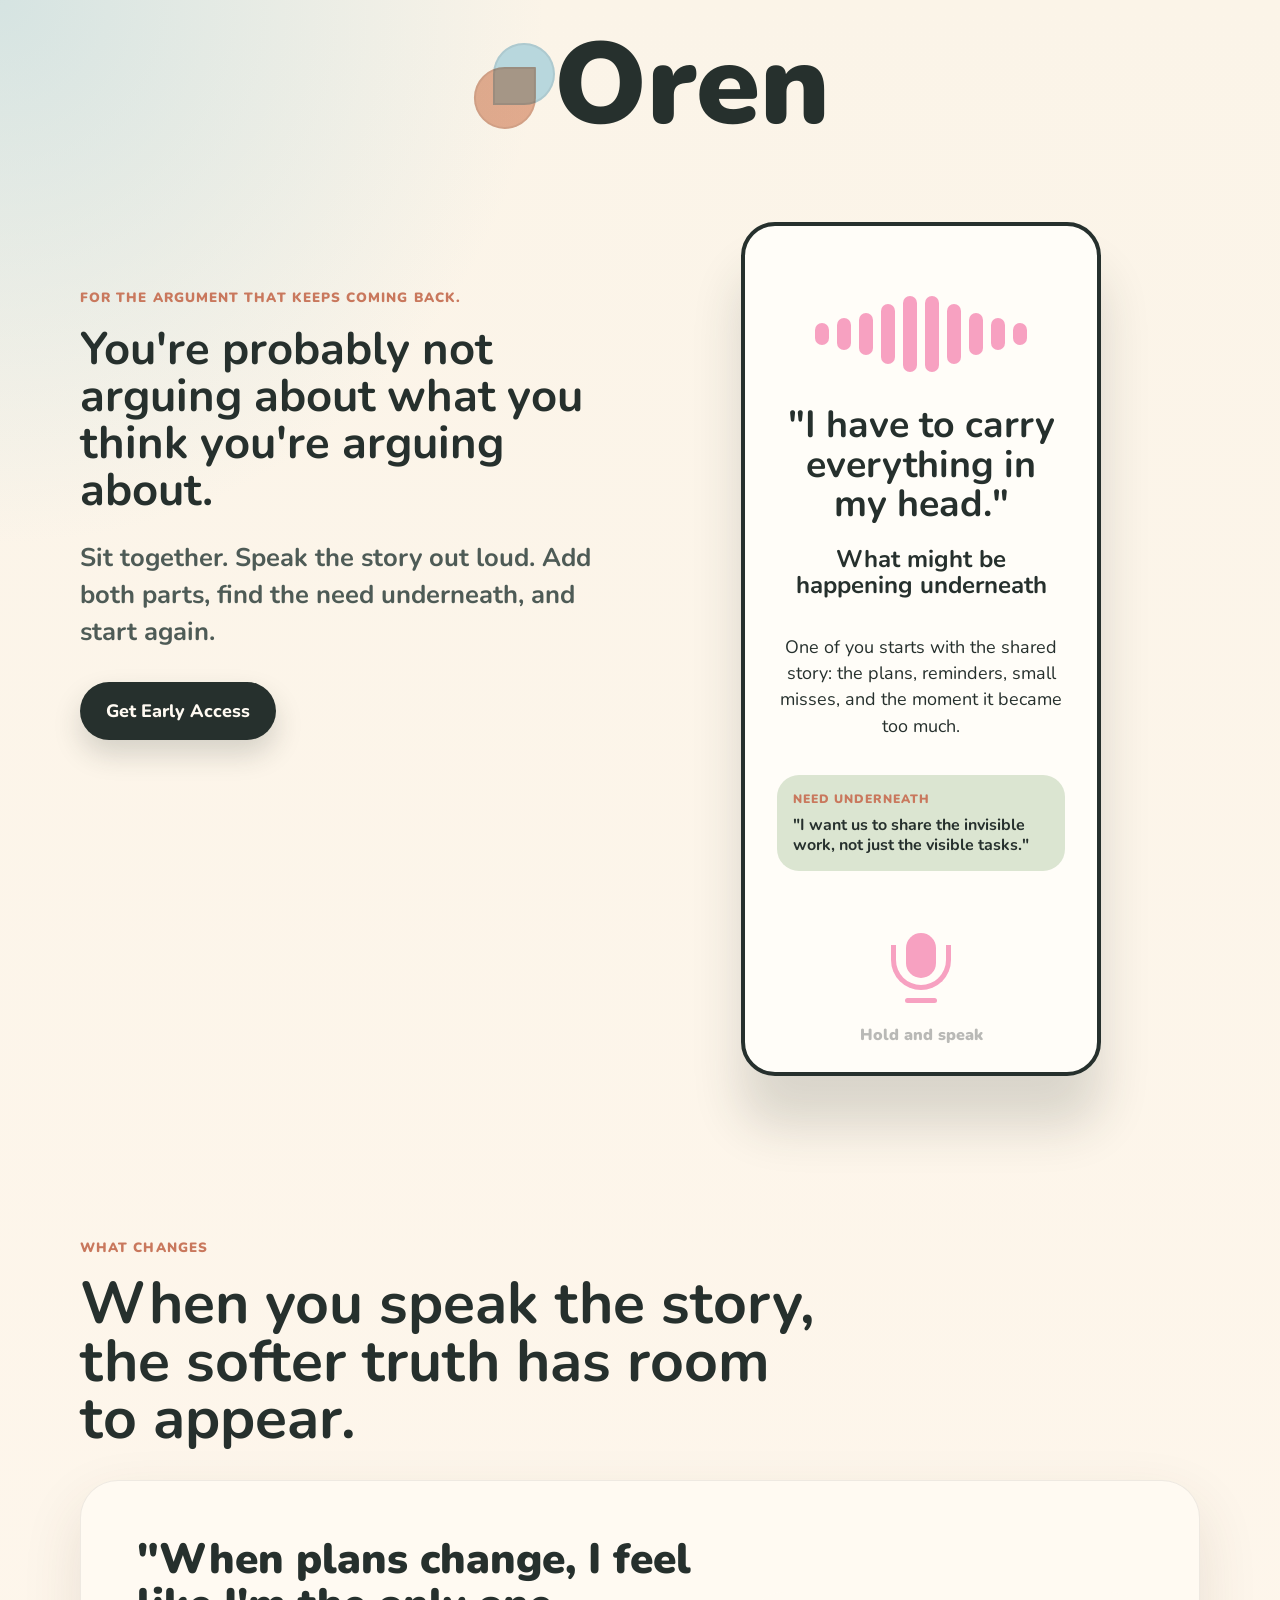
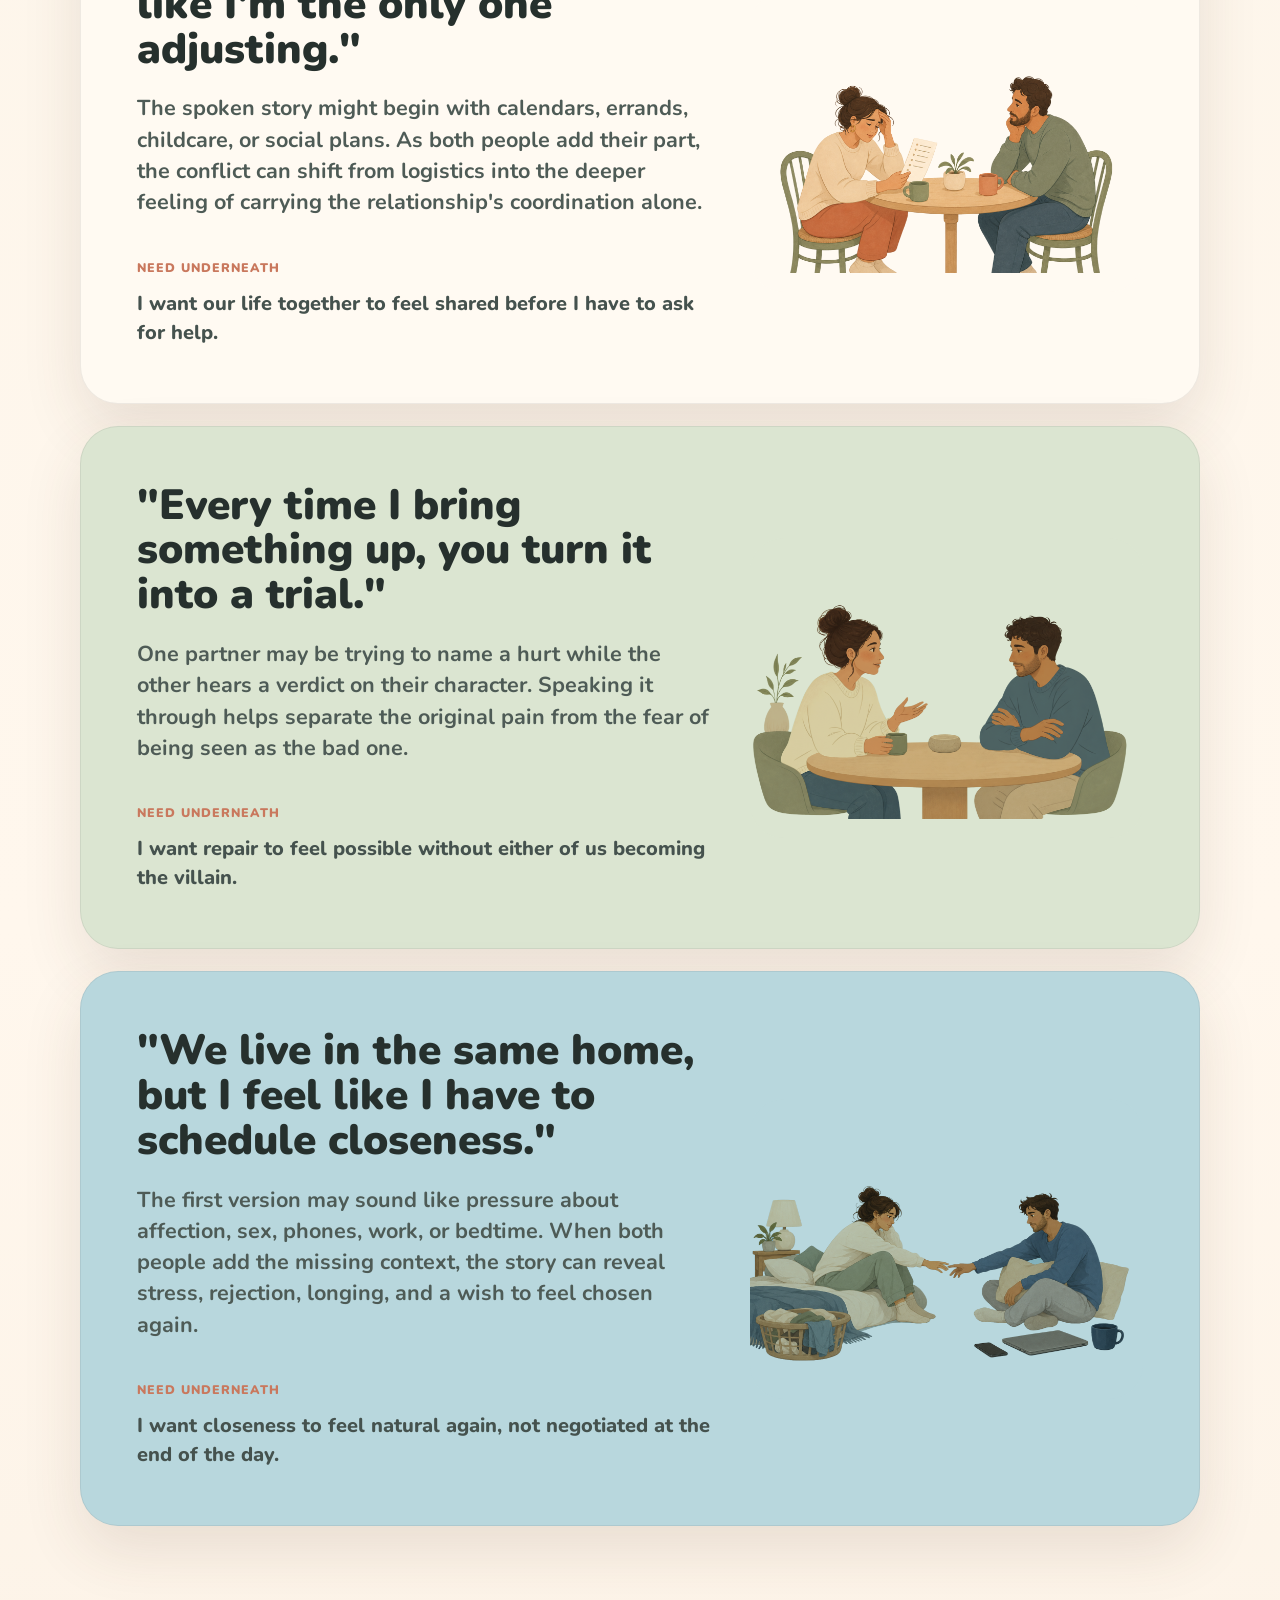
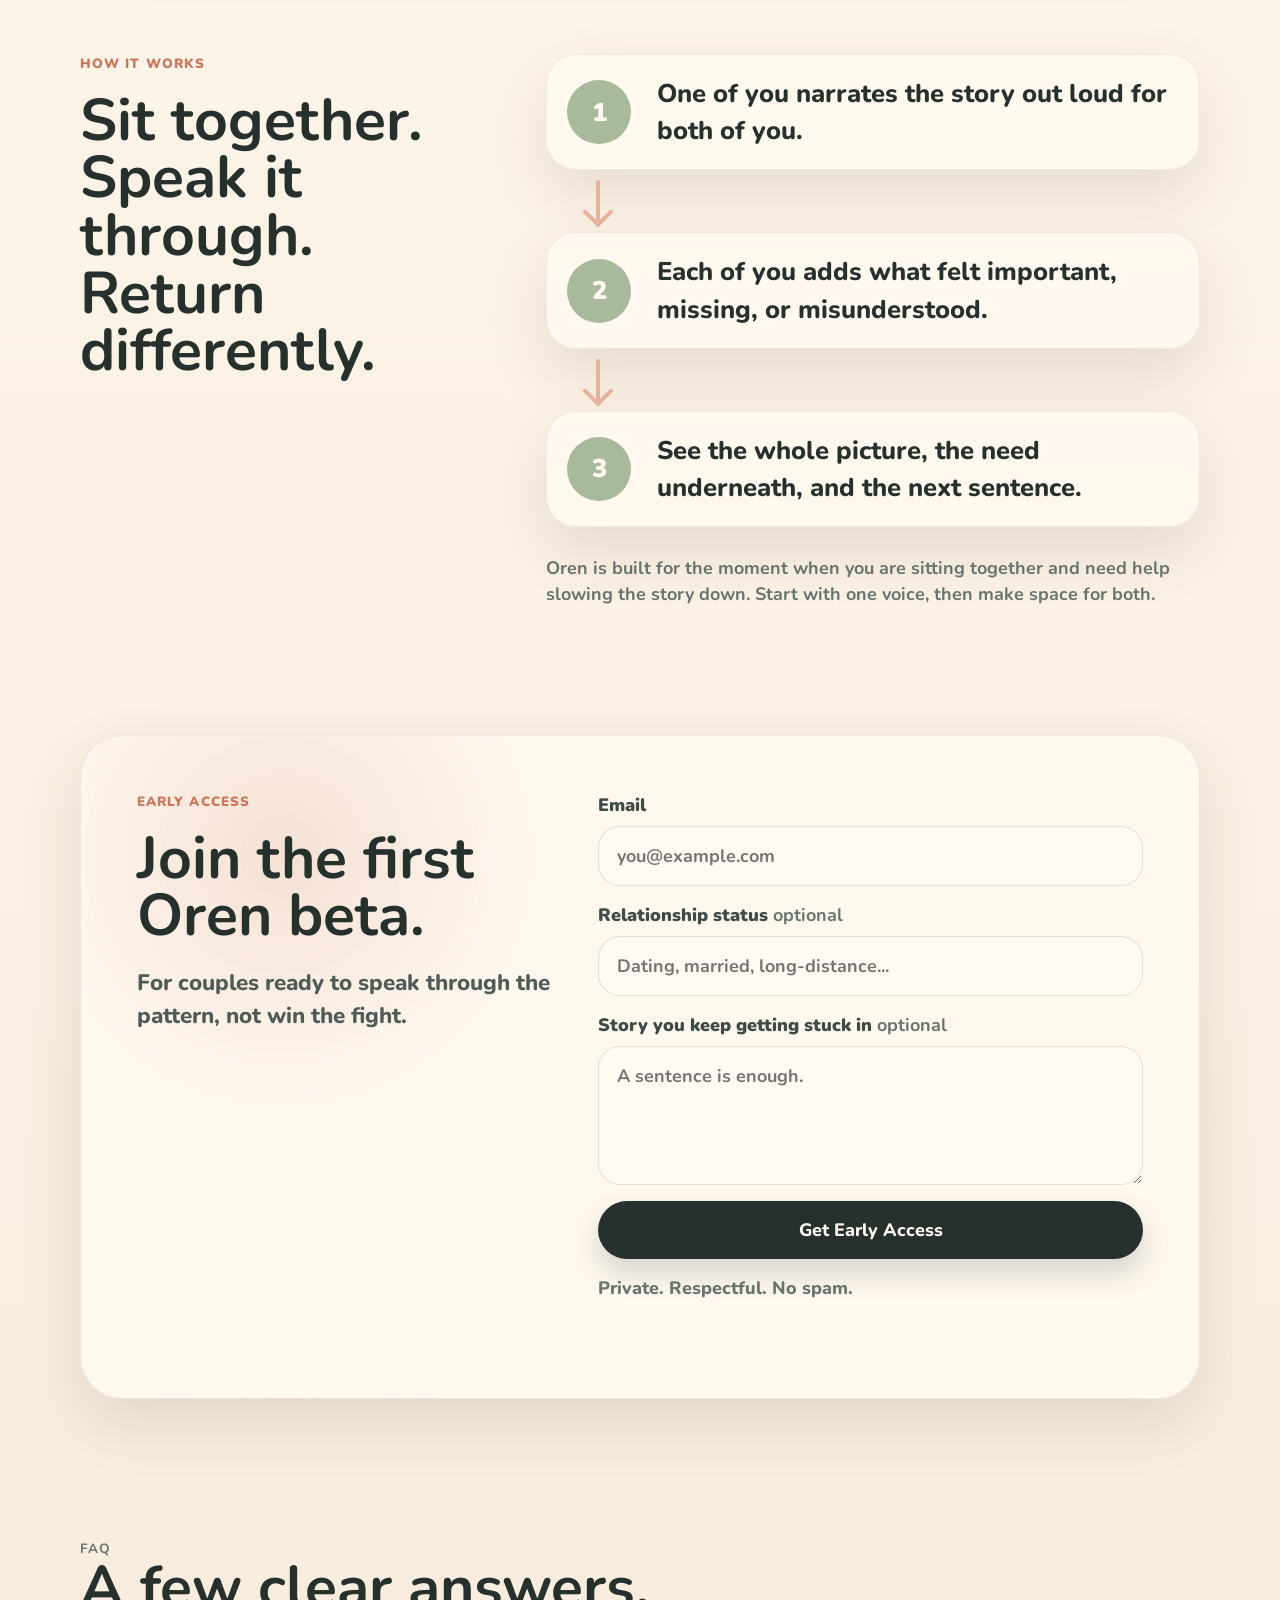
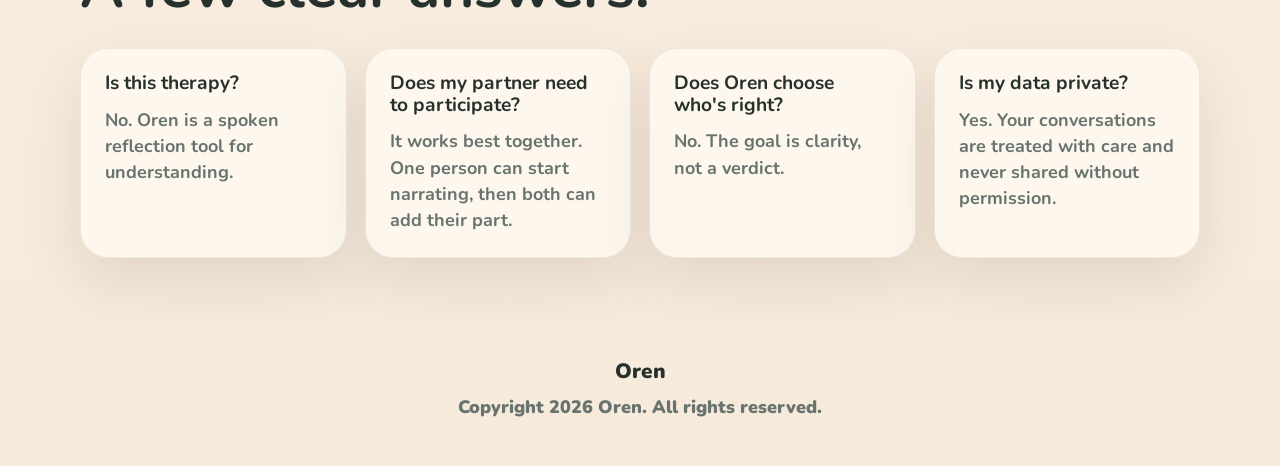
==== index.html @ d7356645 "Inital commit" ====
<!doctype html>
<html lang="en">
  <head>
    <meta charset="utf-8">
    <meta name="viewport" content="width=device-width, initial-scale=1">
    <meta
      name="description"
      content="Oren helps couples speak through recurring arguments, add both perspectives, and find the need underneath."
    >
    <title>Oren | Speak it through together</title>
    <link rel="preconnect" href="https://fonts.googleapis.com">
    <link rel="preconnect" href="https://fonts.gstatic.com" crossorigin>
    <link
      href="https://fonts.googleapis.com/css2?family=Nunito:wght@500;600;700;800;900&display=swap"
      rel="stylesheet"
    >
    <link rel="stylesheet" href="styles.css">
  </head>
  <body>
    <header class="site-header" aria-label="Oren branding">
      <a class="brand" href="#top" aria-label="Oren home">
        <span class="brand-mark" aria-hidden="true">
          <span></span>
          <span></span>
        </span>
        <span>Oren</span>
      </a>
    </header>

    <br>

    <main id="top">
      <section class="hero section">
        <div class="hero-copy">
          <p class="eyebrow">For the argument that keeps coming back.</p>
          <h1>You're probably not arguing about what you think you're arguing about.</h1>
          <p class="hero-subhead">Sit together. Speak the story out loud. Add both parts, find the need underneath, and start again.</p>
          <a class="button" href="#early-access">Get Early Access</a>
        </div>
        <div class="hero-art" aria-hidden="true">
          <div class="phone-screen">
            <div class="voice-bars">
              <span></span><span></span><span></span><span></span><span></span>
              <span></span><span></span><span></span><span></span><span></span>
            </div>
            <h2>"I have to carry everything in my head."</h2>
            <h3>What might be happening underneath</h3>
            <p>
              One of you starts with the shared story: the plans, reminders,
              small misses, and the moment it became too much.
            </p>
            <div class="phone-insight">
              <span>Need underneath</span>
              <strong>"I want us to share the invisible work, not just the visible tasks."</strong>
            </div>
            <br>
            <div class="phone-mic"></div>
            <p class="phone-prompt">Hold and speak</p>
          </div>
        </div>
      </section>

      <section class="section examples" aria-labelledby="examples-title">
        <div class="section-intro">
          <p class="eyebrow">What changes</p>
          <h2 id="examples-title">When you speak the story, the softer truth has room to appear.</h2>
        </div>
        <div class="example-stack">
          <article class="example-section example-listen">
            <div class="example-copy">
              <p class="surface">"When plans change, I feel like I'm the only one adjusting."</p>
              <p class="example-description">
                The spoken story might begin with calendars, errands, childcare, or social plans. As both people add their part, the conflict can shift from logistics into the deeper feeling of carrying the relationship's coordination alone.
              </p>
              <div class="underneath">
                <span>Need underneath</span>
                <p>I want our life together to feel shared before I have to ask for help.</p>
              </div>
            </div>
            <div class="example-graphic">
              <img
                src="assets/mental-load.png"
                alt="A couple sitting at a table with notes, reminders, keys, and a calendar showing the invisible work of shared planning."
              >
            </div>
          </article>

          <article class="example-section example-effort">
            <div class="example-copy">
              <p class="surface">"Every time I bring something up, you turn it into a trial."</p>
              <p class="example-description">
                One partner may be trying to name a hurt while the other hears a verdict on their character. Speaking it through helps separate the original pain from the fear of being seen as the bad one.
              </p>
              <div class="underneath">
                <span>Need underneath</span>
                <p>I want repair to feel possible without either of us becoming the villain.</p>
              </div>
            </div>
            <div class="example-graphic">
              <img
                src="assets/closeness.png"
                alt="A couple facing each other in a calm repair conversation, with one partner speaking and the other listening."
              >
            </div>
          </article>

          <article class="example-section example-close">
            <div class="example-copy">
              <p class="surface">"We live in the same home, but I feel like I have to schedule closeness."</p>
              <p class="example-description">
                The first version may sound like pressure about affection, sex, phones, work, or bedtime. When both people add the missing context, the story can reveal stress, rejection, longing, and a wish to feel chosen again.
              </p>
              <div class="underneath">
                <span>Need underneath</span>
                <p>I want closeness to feel natural again, not negotiated at the end of the day.</p>
              </div>
            </div>
            <div class="example-graphic">
              <img
                src="assets/repair.png"
                alt="A tired couple reaching toward each other at the end of the day in a soft bedroom scene."
              >
            </div>
          </article>
        </div>
      </section>

      <section class="section how" aria-labelledby="how-title">
        <div class="section-intro">
          <p class="eyebrow">How it works</p>
          <h2 id="how-title">Sit together. Speak it through. Return differently.</h2>
        </div>
        <div class="steps" aria-label="Oren reflection steps">
          <article class="step">
            <span class="step-number">1</span>
            <p>One of you narrates the story out loud for both of you.</p>
          </article>
          <div class="step-arrow" aria-hidden="true"></div>
          <article class="step">
            <span class="step-number">2</span>
            <p>Each of you adds what felt important, missing, or misunderstood.</p>
          </article>
          <div class="step-arrow" aria-hidden="true"></div>
          <article class="step">
            <span class="step-number">3</span>
            <p>See the whole picture, the need underneath, and the next sentence.</p>
          </article>
        </div>
        <p class="support-note">
          Oren is built for the moment when you are sitting together and need help slowing the story down. Start with one voice, then make space for both.
        </p>
      </section>

      <section class="section early-access" id="early-access" aria-labelledby="early-title">
        <div class="signup-panel">
          <div class="signup-copy">
            <p class="eyebrow">Early access</p>
            <h2 id="early-title">Join the first Oren beta.</h2>
            <p>For couples ready to speak through the pattern, not win the fight.</p>
          </div>

          <form class="waitlist-form" id="waitlist-form">
            <label>
              <span>Email</span>
              <input type="email" name="email" autocomplete="email" required placeholder="you@example.com">
            </label>
            <label>
              <span>Relationship status <small>optional</small></span>
              <input type="text" name="status" autocomplete="off" placeholder="Dating, married, long-distance...">
            </label>
            <label>
              <span>Story you keep getting stuck in <small>optional</small></span>
              <textarea name="challenge" rows="4" placeholder="A sentence is enough."></textarea>
            </label>
            <button class="button" type="submit">Get Early Access</button>
            <p class="privacy">Private. Respectful. No spam.</p>
            <p class="form-message" id="form-message" role="status" aria-live="polite"></p>
          </form>
        </div>

      </section>

      <section class="section faq" aria-labelledby="faq-title">
        <div class="section-intro">
          <p class="eyebrow">FAQ</p>
          <h2 id="faq-title">A few clear answers.</h2>
        </div>
        <div class="faq-grid">
          <article>
            <h3>Is this therapy?</h3>
            <p>No. Oren is a spoken reflection tool for understanding.</p>
          </article>
          <article>
            <h3>Does my partner need to participate?</h3>
            <p>It works best together. One person can start narrating, then both can add their part.</p>
          </article>
          <article>
            <h3>Does Oren choose who's right?</h3>
            <p>No. The goal is clarity, not a verdict.</p>
          </article>
          <article>
            <h3>Is my data private?</h3>
            <p>Yes. Your conversations are treated with care and never shared without permission.</p>
          </article>
        </div>
      </section>
    </main>

    <footer class="site-footer">
      <span>Oren</span>
      <span>Copyright 2026 Oren. All rights reserved.</span>
    </footer>

    <script src="script.js"></script>
  </body>
</html>
---- styles.css ----
:root {
  --cream: #fbf4e8;
  --ink: #26302d;
  --muted: #68746f;
  --blue: #b8d7dd;
  --blue-deep: #7aa8b1;
  --clay: #c9785d;
  --clay-soft: #e5b29b;
  --sage: #a9b99c;
  --sage-light: #dbe5d1;
  --white: #fffaf2;
  --shadow: 0 24px 60px rgba(80, 57, 38, 0.12);
}

* {
  box-sizing: border-box;
}

html {
  scroll-behavior: smooth;
}

body {
  margin: 0;
  background:
    radial-gradient(circle at top left, rgba(184, 215, 221, 0.56), transparent 34rem),
    linear-gradient(180deg, var(--cream) 0%, #fff7ed 48%, #f6eadb 100%);
  color: var(--ink);
  font-family: "Nunito", system-ui, -apple-system, BlinkMacSystemFont, "Segoe UI", sans-serif;
  font-size: 18px;
  line-height: 1.45;
}

a {
  color: inherit;
}

.site-header,
.section,
.site-footer {
  width: min(1120px, calc(100% - 36px));
  margin: 0 auto;
}

.site-header {
  min-height: 112px;
  display: flex;
  align-items: center;
  justify-content: center;
  text-align: center;
  margin-top: 30px;
}

.brand {
  display: inline-flex;
  align-items: center;
  gap: 18px;
  color: var(--ink);
  font-size: clamp(3.2rem, 9vw, 7.5rem);
  font-weight: 900;
  line-height: 0.9;
  text-decoration: none;
  letter-spacing: 0;
}

.brand-mark {
  position: relative;
  width: clamp(54px, 8vw, 86px);
  aspect-ratio: 1;
  flex: 0 0 auto;
}

.brand-mark span {
  position: absolute;
  width: 72%;
  height: 72%;
  border-radius: 999px 999px 999px 16px;
  background: var(--blue);
  box-shadow: inset 0 0 0 2px rgba(38, 48, 45, 0.08);
}

.brand-mark span:last-child {
  right: 0;
  bottom: 0;
  background: var(--clay-soft);
  transform: rotate(180deg);
  mix-blend-mode: multiply;
}

.button,
.button-small {
  display: inline-flex;
  align-items: center;
  justify-content: center;
  min-height: 56px;
  border: 0;
  border-radius: 999px;
  background: var(--ink);
  color: var(--white);
  cursor: pointer;
  font: inherit;
  font-weight: 800;
  text-decoration: none;
  padding: 16px 26px;
  transition: transform 180ms ease, background 180ms ease, box-shadow 180ms ease;
  box-shadow: 0 14px 28px rgba(38, 48, 45, 0.18);
}

.button:hover,
.button:focus-visible {
  background: #3d4945;
  transform: translateY(-2px);
}

.section {
  padding: 64px 0;
}

.hero {
  min-height: calc(88vh - 112px);
  display: grid;
  grid-template-columns: minmax(0, 0.96fr) minmax(280px, 1.04fr);
  align-items: top;
  gap: 48px;
  padding-top: 20px;
}

.hero-copy {
  padding-top: 100px;
}

.eyebrow {
  margin: 0 0 18px;
  color: var(--clay);
  font-size: 0.84rem;
  font-weight: 900;
  letter-spacing: 0.08em;
  text-transform: uppercase;
}

h1,
h2,
h3,
p {
  overflow-wrap: anywhere;
}

h1,
h2,
h3 {
  margin: 0;
  letter-spacing: 0;
}

h1 {
  max-width: 680px;
  font-size: clamp(2rem, 3.55vw, 3.45rem);
  line-height: 1.04;
}

.hero-subhead {
  max-width: 680px;
  margin: 24px 0 32px;
  color: #4e5b56;
  font-size: clamp(1.2rem, 2vw, 1.7rem);
  font-weight: 700;
}

.hero-art {
  min-height: 620px;
  display: grid;
  place-items: center;
  padding: 34px;
}

.phone-screen {
  width: min(360px, 100%);
  min-height: 560px;
  display: grid;
  grid-template-rows: auto auto auto auto auto 1fr auto auto;
  justify-items: center;
  gap: 18px;
  border: 4px solid var(--ink);
  border-radius: 34px;
  background: #fffdf8;
  padding: 30px 32px 24px;
  text-align: center;
  box-shadow: 0 50px 50px rgba(38, 48, 45, 0.16);
}

.voice-bars {
  display: flex;
  align-items: center;
  gap: 8px;
  min-height: 72px;
  padding-top: 40px;
  padding-bottom: 15px;
}

.voice-bars span {
  width: 14px;
  border-radius: 999px;
  background: #f7a1c1;
}

.voice-bars span:nth-child(1),
.voice-bars span:nth-child(10) {
  height: 22px;
}

.voice-bars span:nth-child(2),
.voice-bars span:nth-child(9) {
  height: 32px;
}

.voice-bars span:nth-child(3),
.voice-bars span:nth-child(8) {
  height: 42px;
}

.voice-bars span:nth-child(4),
.voice-bars span:nth-child(7) {
  height: 60px;
}

.voice-bars span:nth-child(5),
.voice-bars span:nth-child(6) {
  height: 76px;
}

.phone-screen h2 {
  max-width: 280px;
  font-size: clamp(1.7rem, 3vw, 2.35rem);
  line-height: 1.05;
}

.phone-screen h3 {
  margin-top: 4px;
  font-size: clamp(1.2rem, 2vw, 1.5rem);
  line-height: 1.1;
}

.phone-insight {
  width: 100%;
  display: grid;
  gap: 8px;
  border-radius: 22px;
  background: var(--sage-light);
  padding: 16px;
  text-align: left;
}

.phone-insight span {
  color: var(--clay);
  font-size: 0.76rem;
  font-weight: 900;
  letter-spacing: 0.08em;
  text-transform: uppercase;
}

.phone-insight strong {
  font-size: 1rem;
  line-height: 1.22;
}

.phone-mic {
  position: relative;
  align-self: end;
  width: 30px;
  height: 45px;
  border-radius: 999px;
  background: #f7a1c1;
}

.phone-mic::before {
  content: "";
  position: absolute;
  left: 50%;
  bottom: -12px;
  width: 50px;
  height: 40px;
  border: 5px solid #f7a1c1;
  border-top: 0;
  border-radius: 0 0 999px 999px;
  transform: translateX(-50%);
}

.phone-mic::after {
  content: "";
  position: absolute;
  left: 50%;
  bottom: -25px;
  width: 32px;
  height: 5px;
  border-radius: 999px;
  background: #f7a1c1;
  transform: translateX(-50%);
}

.phone-prompt {
  margin: 8px 0 0;
  color: #b9b9b6;
  font-size: 1rem;
  font-weight: 900;
  padding-top: 20px;
}

.section-intro {
  max-width: 760px;
  margin-bottom: 32px;
}

h2 {
  font-size: clamp(2.1rem, 4.6vw, 4.6rem);
  line-height: 0.98;
}

.example-stack {
  display: grid;
  gap: 22px;
}

.example-section,
.step,
.faq article,
.signup-panel {
  border: 1px solid rgba(38, 48, 45, 0.08);
  background: rgba(255, 250, 242, 0.78);
  box-shadow: var(--shadow);
}

.example-section {
  display: grid;
  grid-template-columns: minmax(0, 1fr) minmax(260px, 0.68fr);
  align-items: center;
  gap: 34px;
  min-height: 390px;
  border-radius: 38px;
  padding: clamp(26px, 5vw, 56px);
  overflow: hidden;
}

.example-listen {
  background: #fffaf2;
}

.example-effort {
  background: #dbe5d1;
}

.example-close {
  background: #b8d7dd;
}

.surface {
  margin: 0;
  font-size: clamp(1.8rem, 3.3vw, 3.25rem);
  line-height: 1.06;
  font-weight: 900;
}

.example-description {
  max-width: 700px;
  margin: 22px 0 0;
  color: #4e5b56;
  font-size: clamp(1.12rem, 1.8vw, 1.35rem);
  font-weight: 700;
}

.underneath {
  margin-top: 34px;
}

.underneath span {
  color: var(--clay);
  font-size: 0.78rem;
  font-weight: 900;
  letter-spacing: 0.08em;
  text-transform: uppercase;
}

.underneath p {
  margin: 10px 0 0;
  color: #45524e;
  font-size: 1.25rem;
  font-weight: 800;
}

.example-graphic {
  position: relative;
  display: grid;
  place-items: center;
  min-height: 300px;
  border-radius: 34px;
  background: inherit;
  overflow: hidden;
}

.example-graphic img {
  display: block;
  width: 100%;
  height: auto;
  max-height: 380px;
  object-fit: contain;
  mix-blend-mode: multiply;
}

.how {
  display: grid;
  grid-template-columns: 0.78fr 1.22fr;
  gap: 48px;
  align-items: start;
}

.steps {
  display: grid;
  gap: 10px;
}

.step {
  display: grid;
  grid-template-columns: 72px 1fr;
  align-items: center;
  gap: 18px;
  min-height: 112px;
  border-radius: 30px;
  padding: 20px;
}

.step-number {
  display: grid;
  place-items: center;
  width: 64px;
  aspect-ratio: 1;
  border-radius: 999px;
  background: var(--sage);
  color: var(--white);
  font-size: 1.6rem;
  font-weight: 900;
}

.step p {
  margin: 0;
  font-size: clamp(1.22rem, 2vw, 1.6rem);
  font-weight: 800;
}

.step-arrow {
  width: 4px;
  height: 42px;
  margin-left: 50px;
  border-radius: 999px;
  background: var(--clay-soft);
  position: relative;
}

.step-arrow::after {
  content: "";
  position: absolute;
  left: 50%;
  bottom: -1px;
  width: 18px;
  height: 18px;
  border-right: 4px solid var(--clay-soft);
  border-bottom: 4px solid var(--clay-soft);
  transform: translateX(-50%) rotate(45deg);
}

.support-note {
  grid-column: 2;
  max-width: 740px;
  margin: -20px 0 0;
  color: var(--muted);
  font-weight: 700;
}

.early-access {
  scroll-margin-top: 28px;
}

.signup-panel {
  display: grid;
  grid-template-columns: 0.78fr 1fr;
  gap: 36px;
  border-radius: 42px;
  padding: clamp(24px, 5vw, 56px);
  background:
    radial-gradient(circle at 18% 18%, rgba(201, 120, 93, 0.18), transparent 16rem),
    rgba(255, 250, 242, 0.86);
}

.signup-copy p:not(.eyebrow) {
  max-width: 480px;
  color: #4e5b56;
  font-size: 1.4rem;
  font-weight: 800;
}

.waitlist-form {
  display: grid;
  gap: 16px;
}

label {
  display: grid;
  gap: 8px;
  color: #3f4b47;
  font-weight: 900;
}

small {
  color: var(--muted);
  font: inherit;
  font-weight: 700;
}

input,
textarea {
  width: 100%;
  border: 1px solid rgba(38, 48, 45, 0.13);
  border-radius: 22px;
  background: var(--white);
  color: var(--ink);
  font: inherit;
  font-weight: 700;
  padding: 16px 18px;
  outline: none;
  transition: border-color 160ms ease, box-shadow 160ms ease;
}

textarea {
  resize: vertical;
}

input:focus,
textarea:focus {
  border-color: var(--blue-deep);
  box-shadow: 0 0 0 4px rgba(122, 168, 177, 0.18);
}

.privacy,
.form-message {
  min-height: 1.4em;
  margin: 0;
  color: var(--muted);
  font-weight: 800;
}

.form-message.is-success {
  color: #52643f;
}

.faq-grid {
  display: grid;
  grid-template-columns: repeat(4, minmax(0, 1fr));
  gap: 18px;
}

.faq article {
  border-radius: 28px;
  padding: 24px;
}

.faq h3 {
  font-size: 1.2rem;
  line-height: 1.12;
}

.faq p {
  margin: 12px 0 0;
  color: var(--muted);
  font-weight: 700;
}

.site-footer {
  display: grid;
  place-items: center;
  gap: 8px;
  padding: 34px 0 46px;
  color: var(--muted);
  font-weight: 900;
  text-align: center;
}

.site-footer span:first-child {
  color: var(--ink);
  font-size: 1.3rem;
}

@media (max-width: 920px) {

  .hero,
  .how,
  .signup-panel,
  .example-section {
    grid-template-columns: 1fr;
  }

  .hero {
    min-height: 0;
  }

  .hero-art {
    min-height: 560px;
  }

  .example-graphic {
    min-height: 230px;
  }

  .faq-grid {
    grid-template-columns: 1fr 1fr;
  }

  .support-note {
    grid-column: auto;
    margin-top: 0;
  }
}

@media (max-width: 640px) {
  body {
    font-size: 16px;
  }

  .site-header {
    min-height: 96px;
  }

  .brand {
    gap: 10px;
    font-size: clamp(2.8rem, 16vw, 4.5rem);
  }

  .brand-mark {
    width: 46px;
  }

  .section {
    padding: 46px 0;
  }

  h1 {
    font-size: clamp(2rem, 9vw, 3.1rem);
  }

  .hero-subhead {
    font-size: 1.25rem;
  }

  .faq-grid {
    grid-template-columns: 1fr;
  }

  .example-section {
    min-height: 0;
    border-radius: 30px;
  }

  .step {
    grid-template-columns: 56px 1fr;
    border-radius: 24px;
  }

  .step-number {
    width: 52px;
  }

  .step-arrow {
    margin-left: 45px;
  }

  .hero-art {
    min-height: auto;
    padding: 18px;
    border-radius: 30px;
  }

  .phone-screen {
    min-height: 540px;
    border-width: 3px;
    border-radius: 28px;
    padding: 22px 20px;
  }

  .phone-screen p:not(.phone-kicker):not(.phone-prompt) {
    font-size: 0.96rem;
  }

  .voice-bars {
    gap: 6px;
  }

  .voice-bars span {
    width: 12px;
  }
}
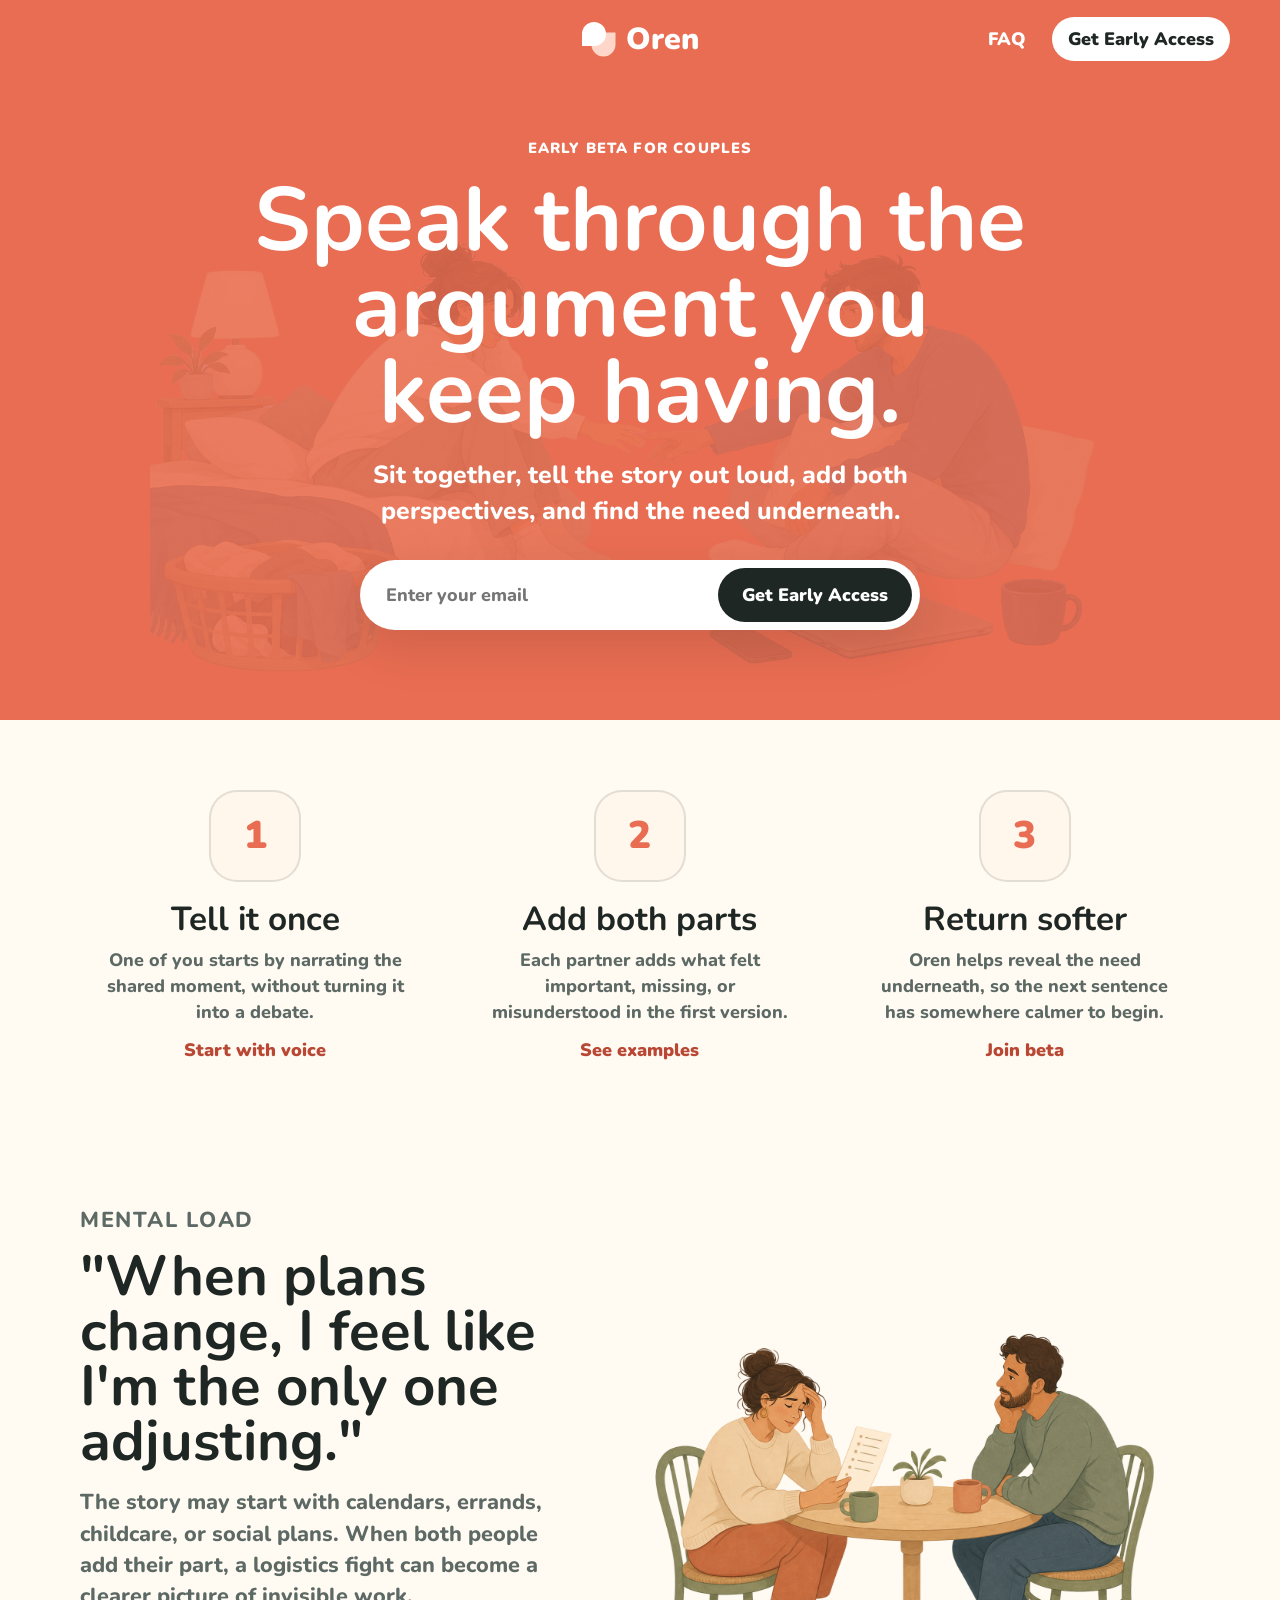
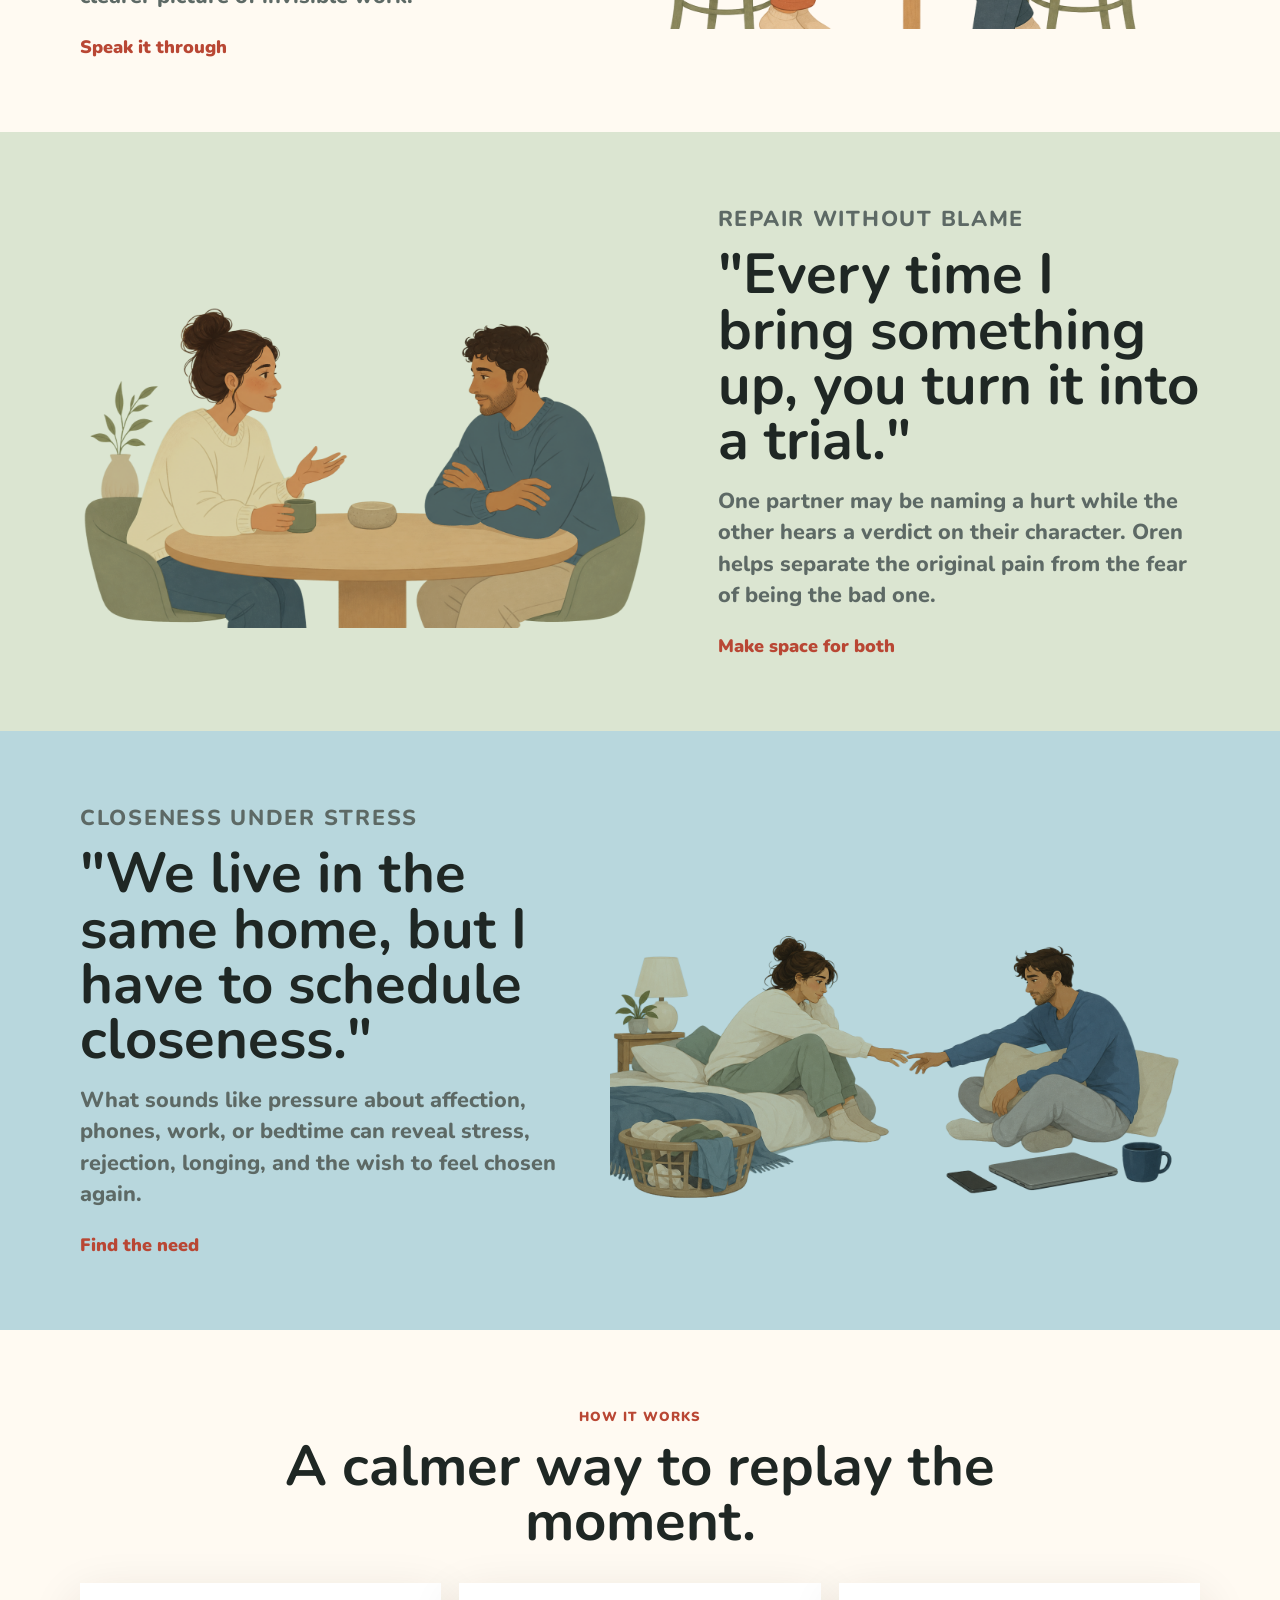
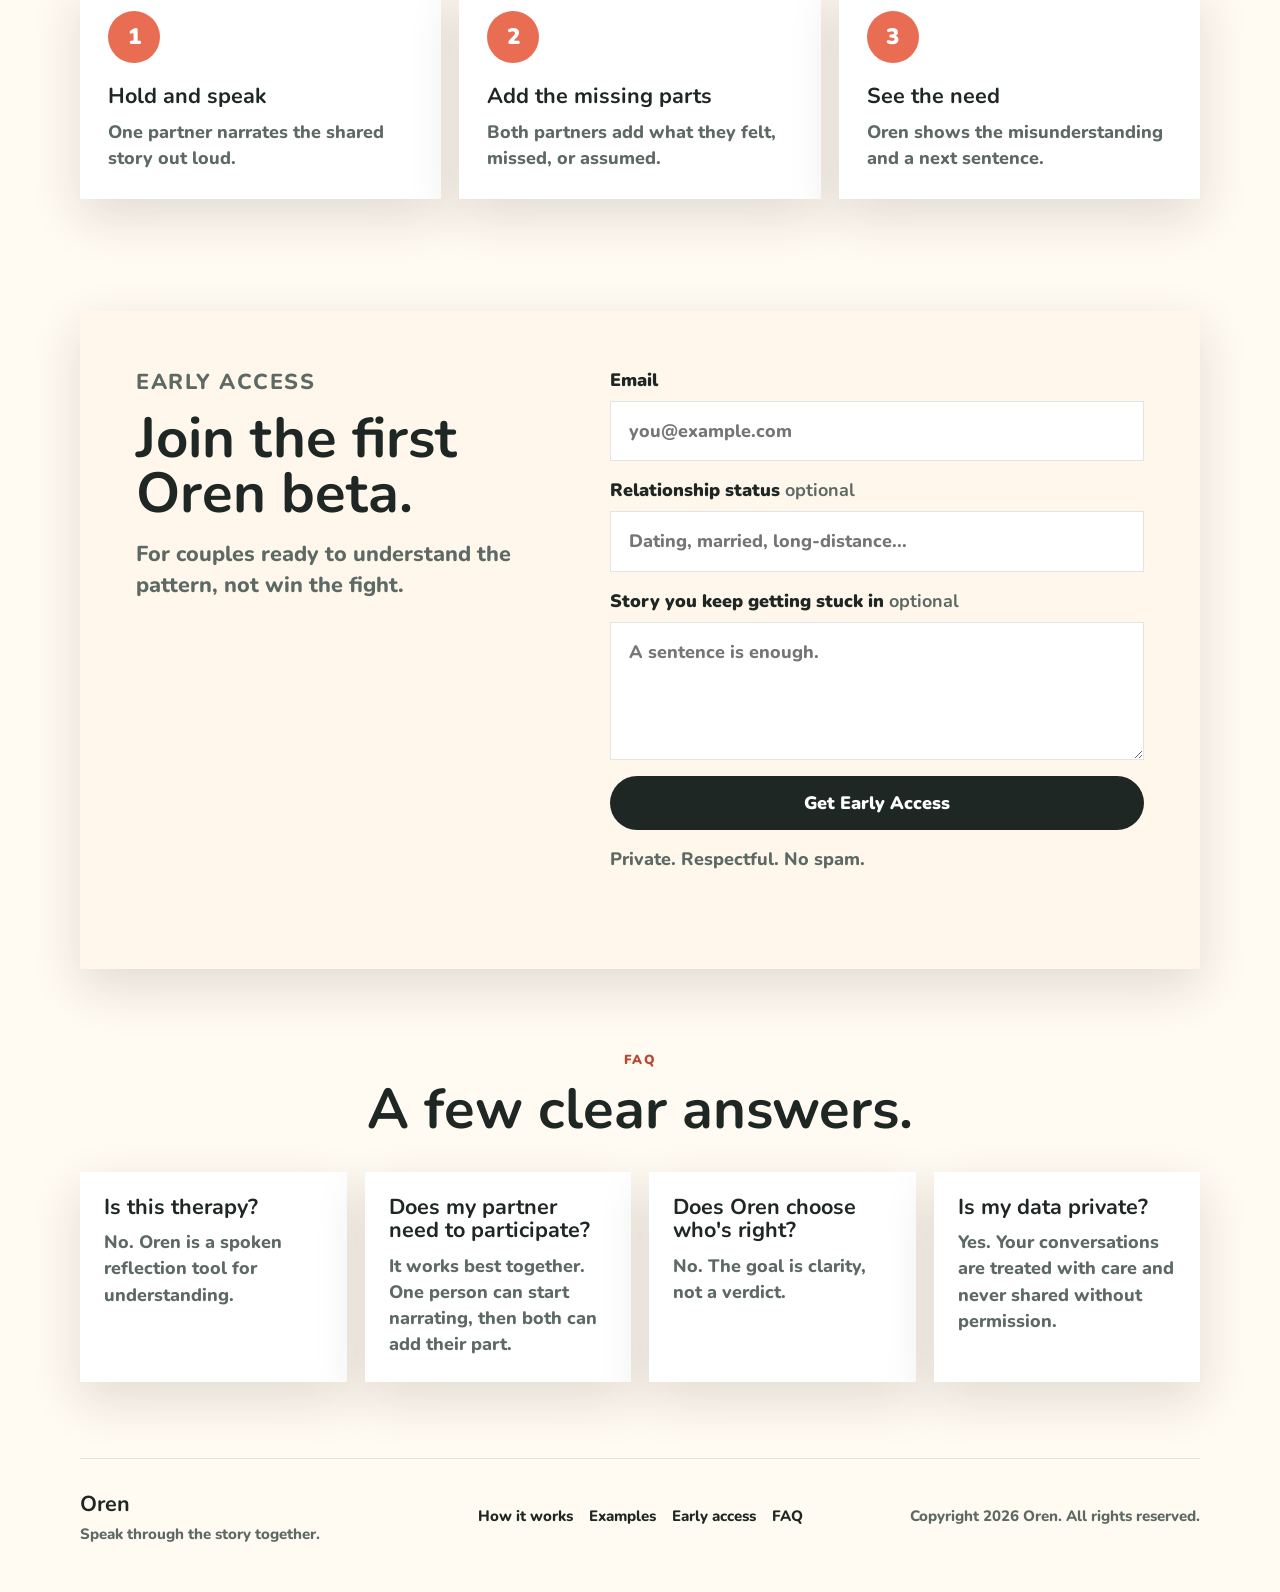
==== commit 325827cd: "Doordash like style" ====
--- a/index.html
+++ b/index.html
@@ -17,146 +17,137 @@
     <link rel="stylesheet" href="styles.css">
   </head>
   <body>
-    <header class="site-header" aria-label="Oren branding">
-      <a class="brand" href="#top" aria-label="Oren home">
+    <header class="topbar" aria-label="Oren navigation">
+      <a class="topbar-brand" href="#top" aria-label="Oren home">
         <span class="brand-mark" aria-hidden="true">
           <span></span>
           <span></span>
         </span>
         <span>Oren</span>
       </a>
+      <nav class="topbar-actions" aria-label="Primary">
+        <a class="nav-link" href="#faq">FAQ</a>
+        <a class="nav-button" href="#early-access">Get Early Access</a>
+      </nav>
     </header>
 
-    <br>
-
     <main id="top">
-      <section class="hero section">
-        <div class="hero-copy">
-          <p class="eyebrow">For the argument that keeps coming back.</p>
-          <h1>You're probably not arguing about what you think you're arguing about.</h1>
-          <p class="hero-subhead">Sit together. Speak the story out loud. Add both parts, find the need underneath, and start again.</p>
-          <a class="button" href="#early-access">Get Early Access</a>
-        </div>
-        <div class="hero-art" aria-hidden="true">
-          <div class="phone-screen">
-            <div class="voice-bars">
-              <span></span><span></span><span></span><span></span><span></span>
-              <span></span><span></span><span></span><span></span><span></span>
-            </div>
-            <h2>"I have to carry everything in my head."</h2>
-            <h3>What might be happening underneath</h3>
-            <p>
-              One of you starts with the shared story: the plans, reminders,
-              small misses, and the moment it became too much.
-            </p>
-            <div class="phone-insight">
-              <span>Need underneath</span>
-              <strong>"I want us to share the invisible work, not just the visible tasks."</strong>
-            </div>
-            <br>
-            <div class="phone-mic"></div>
-            <p class="phone-prompt">Hold and speak</p>
-          </div>
-        </div>
-      </section>
-
-      <section class="section examples" aria-labelledby="examples-title">
-        <div class="section-intro">
-          <p class="eyebrow">What changes</p>
-          <h2 id="examples-title">When you speak the story, the softer truth has room to appear.</h2>
-        </div>
-        <div class="example-stack">
-          <article class="example-section example-listen">
-            <div class="example-copy">
-              <p class="surface">"When plans change, I feel like I'm the only one adjusting."</p>
-              <p class="example-description">
-                The spoken story might begin with calendars, errands, childcare, or social plans. As both people add their part, the conflict can shift from logistics into the deeper feeling of carrying the relationship's coordination alone.
-              </p>
-              <div class="underneath">
-                <span>Need underneath</span>
-                <p>I want our life together to feel shared before I have to ask for help.</p>
-              </div>
-            </div>
-            <div class="example-graphic">
-              <img
-                src="assets/mental-load.png"
-                alt="A couple sitting at a table with notes, reminders, keys, and a calendar showing the invisible work of shared planning."
-              >
-            </div>
-          </article>
-
-          <article class="example-section example-effort">
-            <div class="example-copy">
-              <p class="surface">"Every time I bring something up, you turn it into a trial."</p>
-              <p class="example-description">
-                One partner may be trying to name a hurt while the other hears a verdict on their character. Speaking it through helps separate the original pain from the fear of being seen as the bad one.
-              </p>
-              <div class="underneath">
-                <span>Need underneath</span>
-                <p>I want repair to feel possible without either of us becoming the villain.</p>
-              </div>
-            </div>
-            <div class="example-graphic">
-              <img
-                src="assets/closeness.png"
-                alt="A couple facing each other in a calm repair conversation, with one partner speaking and the other listening."
-              >
-            </div>
-          </article>
-
-          <article class="example-section example-close">
-            <div class="example-copy">
-              <p class="surface">"We live in the same home, but I feel like I have to schedule closeness."</p>
-              <p class="example-description">
-                The first version may sound like pressure about affection, sex, phones, work, or bedtime. When both people add the missing context, the story can reveal stress, rejection, longing, and a wish to feel chosen again.
-              </p>
-              <div class="underneath">
-                <span>Need underneath</span>
-                <p>I want closeness to feel natural again, not negotiated at the end of the day.</p>
-              </div>
-            </div>
-            <div class="example-graphic">
-              <img
-                src="assets/repair.png"
-                alt="A tired couple reaching toward each other at the end of the day in a soft bedroom scene."
-              >
-            </div>
-          </article>
-        </div>
-      </section>
-
-      <section class="section how" aria-labelledby="how-title">
-        <div class="section-intro">
+      <section class="hero">
+        <div class="hero-inner">
+          <p class="hero-offer">Early beta for couples</p>
+          <h1>Speak through the argument you keep having.</h1>
+          <p class="hero-subhead">
+            Sit together, tell the story out loud, add both perspectives, and find the need underneath.
+          </p>
+          <form class="hero-form" aria-label="Join the Oren waitlist" action="#early-access">
+            <input type="email" placeholder="Enter your email" aria-label="Email address">
+            <button type="submit">Get Early Access</button>
+          </form>
+        </div>
+      </section>
+
+      <section class="quick-cards section" aria-label="Ways Oren helps">
+        <article>
+          <div class="quick-icon">1</div>
+          <h2>Tell it once</h2>
+          <p>One of you starts by narrating the shared moment, without turning it into a debate.</p>
+          <a href="#how">Start with voice</a>
+        </article>
+        <article>
+          <div class="quick-icon">2</div>
+          <h2>Add both parts</h2>
+          <p>Each partner adds what felt important, missing, or misunderstood in the first version.</p>
+          <a href="#examples">See examples</a>
+        </article>
+        <article>
+          <div class="quick-icon">3</div>
+          <h2>Return softer</h2>
+          <p>Oren helps reveal the need underneath, so the next sentence has somewhere calmer to begin.</p>
+          <a href="#early-access">Join beta</a>
+        </article>
+      </section>
+
+      <section class="feature-band feature-primary" id="examples">
+        <div class="feature-copy">
+          <p class="eyebrow">Mental load</p>
+          <h2>"When plans change, I feel like I'm the only one adjusting."</h2>
+          <p>
+            The story may start with calendars, errands, childcare, or social plans. When both people add their part, a logistics fight can become a clearer picture of invisible work.
+          </p>
+          <a class="text-cta" href="#early-access">Speak it through</a>
+        </div>
+        <div class="feature-image">
+          <img
+            src="assets/mental-load.png"
+            alt="A couple sitting at a table with notes, reminders, keys, and a calendar showing the invisible work of shared planning."
+          >
+        </div>
+      </section>
+
+      <section class="feature-band feature-secondary">
+        <div class="feature-image">
+          <img
+            src="assets/closeness.png"
+            alt="A couple facing each other in a calm repair conversation, with one partner speaking and the other listening."
+          >
+        </div>
+        <div class="feature-copy">
+          <p class="eyebrow">Repair without blame</p>
+          <h2>"Every time I bring something up, you turn it into a trial."</h2>
+          <p>
+            One partner may be naming a hurt while the other hears a verdict on their character. Oren helps separate the original pain from the fear of being the bad one.
+          </p>
+          <a class="text-cta" href="#early-access">Make space for both</a>
+        </div>
+      </section>
+
+      <section class="feature-band feature-tertiary">
+        <div class="feature-copy">
+          <p class="eyebrow">Closeness under stress</p>
+          <h2>"We live in the same home, but I have to schedule closeness."</h2>
+          <p>
+            What sounds like pressure about affection, phones, work, or bedtime can reveal stress, rejection, longing, and the wish to feel chosen again.
+          </p>
+          <a class="text-cta" href="#early-access">Find the need</a>
+        </div>
+        <div class="feature-image">
+          <img
+            src="assets/repair.png"
+            alt="A tired couple reaching toward each other at the end of the day in a soft bedroom scene."
+          >
+        </div>
+      </section>
+
+      <section class="how-section" id="how" aria-labelledby="how-title">
+        <div class="section-intro centered">
           <p class="eyebrow">How it works</p>
-          <h2 id="how-title">Sit together. Speak it through. Return differently.</h2>
-        </div>
-        <div class="steps" aria-label="Oren reflection steps">
-          <article class="step">
-            <span class="step-number">1</span>
-            <p>One of you narrates the story out loud for both of you.</p>
-          </article>
-          <div class="step-arrow" aria-hidden="true"></div>
-          <article class="step">
-            <span class="step-number">2</span>
-            <p>Each of you adds what felt important, missing, or misunderstood.</p>
-          </article>
-          <div class="step-arrow" aria-hidden="true"></div>
-          <article class="step">
-            <span class="step-number">3</span>
-            <p>See the whole picture, the need underneath, and the next sentence.</p>
-          </article>
-        </div>
-        <p class="support-note">
-          Oren is built for the moment when you are sitting together and need help slowing the story down. Start with one voice, then make space for both.
-        </p>
-      </section>
-
-      <section class="section early-access" id="early-access" aria-labelledby="early-title">
+          <h2 id="how-title">A calmer way to replay the moment.</h2>
+        </div>
+        <div class="process-row">
+          <article>
+            <span>1</span>
+            <h3>Hold and speak</h3>
+            <p>One partner narrates the shared story out loud.</p>
+          </article>
+          <article>
+            <span>2</span>
+            <h3>Add the missing parts</h3>
+            <p>Both partners add what they felt, missed, or assumed.</p>
+          </article>
+          <article>
+            <span>3</span>
+            <h3>See the need</h3>
+            <p>Oren shows the misunderstanding and a next sentence.</p>
+          </article>
+        </div>
+      </section>
+
+      <section class="early-access" id="early-access" aria-labelledby="early-title">
         <div class="signup-panel">
           <div class="signup-copy">
             <p class="eyebrow">Early access</p>
             <h2 id="early-title">Join the first Oren beta.</h2>
-            <p>For couples ready to speak through the pattern, not win the fight.</p>
+            <p>For couples ready to understand the pattern, not win the fight.</p>
           </div>
 
           <form class="waitlist-form" id="waitlist-form">
@@ -177,11 +168,10 @@
             <p class="form-message" id="form-message" role="status" aria-live="polite"></p>
           </form>
         </div>
-
-      </section>
-
-      <section class="section faq" aria-labelledby="faq-title">
-        <div class="section-intro">
+      </section>
+
+      <section class="faq-section" id="faq" aria-labelledby="faq-title">
+        <div class="section-intro centered">
           <p class="eyebrow">FAQ</p>
           <h2 id="faq-title">A few clear answers.</h2>
         </div>
@@ -207,7 +197,16 @@
     </main>
 
     <footer class="site-footer">
-      <span>Oren</span>
+      <div>
+        <strong>Oren</strong>
+        <span>Speak through the story together.</span>
+      </div>
+      <nav aria-label="Footer">
+        <a href="#how">How it works</a>
+        <a href="#examples">Examples</a>
+        <a href="#early-access">Early access</a>
+        <a href="#faq">FAQ</a>
+      </nav>
       <span>Copyright 2026 Oren. All rights reserved.</span>
     </footer>
 
--- a/styles.css
+++ b/styles.css
@@ -1,15 +1,15 @@
 :root {
-  --cream: #fbf4e8;
-  --ink: #26302d;
-  --muted: #68746f;
+  --cream: #fff7ec;
+  --cream-2: #fffaf2;
+  --ink: #1f2724;
+  --muted: #5d6965;
+  --line: rgba(31, 39, 36, 0.12);
+  --coral: #e96d52;
+  --coral-dark: #b94734;
+  --sage: #dbe5d1;
   --blue: #b8d7dd;
-  --blue-deep: #7aa8b1;
-  --clay: #c9785d;
-  --clay-soft: #e5b29b;
-  --sage: #a9b99c;
-  --sage-light: #dbe5d1;
-  --white: #fffaf2;
-  --shadow: 0 24px 60px rgba(80, 57, 38, 0.12);
+  --white: #ffffff;
+  --shadow: 0 18px 48px rgba(48, 36, 26, 0.14);
 }
 
 * {
@@ -22,9 +22,7 @@
 
 body {
   margin: 0;
-  background:
-    radial-gradient(circle at top left, rgba(184, 215, 221, 0.56), transparent 34rem),
-    linear-gradient(180deg, var(--cream) 0%, #fff7ed 48%, #f6eadb 100%);
+  background: var(--cream-2);
   color: var(--ink);
   font-family: "Nunito", system-ui, -apple-system, BlinkMacSystemFont, "Segoe UI", sans-serif;
   font-size: 18px;
@@ -35,37 +33,53 @@
   color: inherit;
 }
 
-.site-header,
-.section,
-.site-footer {
-  width: min(1120px, calc(100% - 36px));
+img {
+  max-width: 100%;
+}
+
+h1,
+h2,
+h3,
+p {
+  overflow-wrap: anywhere;
+}
+
+h1,
+h2,
+h3,
+p {
+  margin-top: 0;
+}
+
+.topbar {
+  position: absolute;
+  left: 0;
+  right: 0;
+  top: 0;
+  z-index: 10;
+  width: min(1180px, calc(100% - 32px));
+  height: 78px;
   margin: 0 auto;
-}
-
-.site-header {
-  min-height: 112px;
-  display: flex;
-  align-items: center;
-  justify-content: center;
-  text-align: center;
-  margin-top: 30px;
-}
-
-.brand {
+  display: grid;
+  grid-template-columns: 1fr auto 1fr;
+  align-items: center;
+}
+
+.topbar-brand {
+  grid-column: 2;
   display: inline-flex;
   align-items: center;
-  gap: 18px;
-  color: var(--ink);
-  font-size: clamp(3.2rem, 9vw, 7.5rem);
-  font-weight: 900;
-  line-height: 0.9;
+  gap: 10px;
+  color: var(--white);
+  font-size: 1.9rem;
+  font-weight: 900;
+  line-height: 1;
   text-decoration: none;
-  letter-spacing: 0;
 }
 
 .brand-mark {
   position: relative;
-  width: clamp(54px, 8vw, 86px);
+  width: 34px;
   aspect-ratio: 1;
   flex: 0 0 auto;
 }
@@ -74,96 +88,594 @@
   position: absolute;
   width: 72%;
   height: 72%;
-  border-radius: 999px 999px 999px 16px;
-  background: var(--blue);
-  box-shadow: inset 0 0 0 2px rgba(38, 48, 45, 0.08);
+  border-radius: 999px 999px 999px 8px;
+  background: var(--white);
 }
 
 .brand-mark span:last-child {
   right: 0;
   bottom: 0;
-  background: var(--clay-soft);
+  background: #ffd7ca;
   transform: rotate(180deg);
-  mix-blend-mode: multiply;
-}
-
-.button,
-.button-small {
+  mix-blend-mode: screen;
+}
+
+.topbar-actions {
+  justify-self: end;
+  display: flex;
+  align-items: center;
+  gap: 10px;
+}
+
+.nav-link,
+.nav-button {
   display: inline-flex;
   align-items: center;
   justify-content: center;
-  min-height: 56px;
+  min-height: 40px;
+  border-radius: 999px;
+  font-weight: 900;
+  text-decoration: none;
+  padding: 9px 16px;
+}
+
+.nav-link {
+  color: var(--white);
+}
+
+.nav-button {
+  background: var(--white);
+  color: var(--ink);
+}
+
+.hero {
+  min-height: 720px;
+  display: grid;
+  place-items: center;
+  padding: 118px 18px 70px;
+  background:
+    linear-gradient(rgba(233, 109, 82, 0.85), rgba(233, 109, 82, 0.88)),
+    url("assets/repair.png") center bottom / min(980px, 120vw) auto no-repeat,
+    var(--coral);
+  text-align: center;
+}
+
+.hero-inner {
+  width: min(820px, 100%);
+  display: grid;
+  justify-items: center;
+}
+
+.hero-offer {
+  margin-bottom: 18px;
+  color: var(--white);
+  font-size: 0.92rem;
+  font-weight: 900;
+  letter-spacing: 0.08em;
+  text-transform: uppercase;
+}
+
+h1 {
+  max-width: 780px;
+  margin-bottom: 22px;
+  color: var(--white);
+  font-size: clamp(2.8rem, 7vw, 5.75rem);
+  line-height: 0.96;
+  letter-spacing: 0;
+}
+
+.hero-subhead {
+  max-width: 660px;
+  margin-bottom: 30px;
+  color: var(--white);
+  font-size: clamp(1.18rem, 2.1vw, 1.55rem);
+  font-weight: 800;
+}
+
+.hero-form {
+  width: min(560px, 100%);
+  display: grid;
+  grid-template-columns: 1fr auto;
+  gap: 8px;
+  border-radius: 999px;
+  background: var(--white);
+  padding: 8px;
+  box-shadow: var(--shadow);
+}
+
+.hero-form input {
+  min-width: 0;
+  border: 0;
+  border-radius: 999px;
+  padding: 0 18px;
+  font: inherit;
+  font-weight: 800;
+  outline: none;
+}
+
+.hero-form button,
+.button {
+  display: inline-flex;
+  align-items: center;
+  justify-content: center;
+  min-height: 52px;
   border: 0;
   border-radius: 999px;
   background: var(--ink);
   color: var(--white);
   cursor: pointer;
   font: inherit;
+  font-weight: 900;
+  text-decoration: none;
+  padding: 14px 24px;
+}
+
+.section,
+.quick-cards,
+.how-section,
+.early-access,
+.faq-section,
+.site-footer {
+  width: min(1120px, calc(100% - 36px));
+  margin: 0 auto;
+}
+
+.quick-cards {
+  display: grid;
+  grid-template-columns: repeat(3, minmax(0, 1fr));
+  gap: 34px;
+  padding: 70px 0;
+}
+
+.quick-cards article {
+  display: grid;
+  justify-items: center;
+  text-align: center;
+}
+
+.quick-icon {
+  display: grid;
+  place-items: center;
+  width: 92px;
+  aspect-ratio: 1;
+  margin-bottom: 20px;
+  border-radius: 28px;
+  background: var(--cream);
+  color: var(--coral);
+  font-size: 2.4rem;
+  font-weight: 900;
+  box-shadow: inset 0 0 0 2px var(--line);
+}
+
+.quick-cards h2 {
+  margin-bottom: 10px;
+  font-size: clamp(1.65rem, 2.6vw, 2.25rem);
+  line-height: 1.05;
+}
+
+.quick-cards p {
+  max-width: 300px;
+  margin-bottom: 12px;
+  color: var(--muted);
   font-weight: 800;
+}
+
+.quick-cards a,
+.text-cta {
+  color: var(--coral-dark);
+  font-weight: 900;
   text-decoration: none;
-  padding: 16px 26px;
-  transition: transform 180ms ease, background 180ms ease, box-shadow 180ms ease;
-  box-shadow: 0 14px 28px rgba(38, 48, 45, 0.18);
-}
-
-.button:hover,
-.button:focus-visible {
-  background: #3d4945;
-  transform: translateY(-2px);
-}
-
-.section {
+}
+
+.feature-band {
+  display: grid;
+  grid-template-columns: minmax(0, 0.9fr) minmax(320px, 1.1fr);
+  align-items: center;
+  gap: 48px;
+  padding: 72px max(18px, calc((100vw - 1120px) / 2));
+}
+
+.feature-secondary {
+  grid-template-columns: minmax(320px, 1.1fr) minmax(0, 0.9fr);
+  background: var(--sage);
+}
+
+.feature-tertiary {
+  background: var(--blue);
+}
+
+.feature-copy {
+  width: min(520px, 100%);
+}
+
+.feature-secondary .feature-copy {
+  justify-self: end;
+}
+
+.eyebrow {
+  margin-bottom: 12px;
+  color: var(--coral-dark);
+  font-size: 0.82rem;
+  font-weight: 900;
+  letter-spacing: 0.08em;
+  text-transform: uppercase;
+}
+
+.feature-copy h2,
+.section-intro h2,
+.signup-copy h2 {
+  margin-bottom: 18px;
+  font-size: clamp(2rem, 4.4vw, 4.1rem);
+  line-height: 0.98;
+  letter-spacing: 0;
+}
+
+.feature-copy p,
+.signup-copy p,
+.section-intro p:not(.eyebrow) {
+  color: var(--muted);
+  font-size: clamp(1.08rem, 1.7vw, 1.35rem);
+  font-weight: 800;
+}
+
+.feature-image {
+  display: grid;
+  place-items: center;
+  min-height: 410px;
+  overflow: hidden;
+}
+
+.feature-image img {
+  display: block;
+  width: min(680px, 100%);
+  max-height: 500px;
+  object-fit: contain;
+  mix-blend-mode: multiply;
+}
+
+.how-section {
+  padding: 78px 0;
+}
+
+.centered {
+  max-width: 780px;
+  margin: 0 auto 34px;
+  text-align: center;
+}
+
+.process-row {
+  display: grid;
+  grid-template-columns: repeat(3, minmax(0, 1fr));
+  gap: 18px;
+}
+
+.process-row article,
+.faq-grid article,
+.signup-panel {
+  border-radius: 0;
+  background: var(--white);
+  box-shadow: var(--shadow);
+}
+
+.process-row article {
+  padding: 28px;
+}
+
+.process-row span {
+  display: grid;
+  place-items: center;
+  width: 52px;
+  aspect-ratio: 1;
+  margin-bottom: 22px;
+  border-radius: 999px;
+  background: var(--coral);
+  color: var(--white);
+  font-size: 1.4rem;
+  font-weight: 900;
+}
+
+.process-row h3,
+.faq-grid h3 {
+  margin-bottom: 10px;
+  font-size: 1.35rem;
+  line-height: 1.1;
+}
+
+.process-row p,
+.faq-grid p {
+  margin-bottom: 0;
+  color: var(--muted);
+  font-weight: 800;
+}
+
+.early-access {
+  padding: 34px 0 82px;
+  scroll-margin-top: 20px;
+}
+
+.signup-panel {
+  display: grid;
+  grid-template-columns: 0.82fr 1fr;
+  gap: 36px;
+  padding: clamp(28px, 5vw, 56px);
+  background: var(--cream);
+}
+
+.waitlist-form {
+  display: grid;
+  gap: 16px;
+}
+
+label {
+  display: grid;
+  gap: 8px;
+  color: var(--ink);
+  font-weight: 900;
+}
+
+small {
+  color: var(--muted);
+  font: inherit;
+  font-weight: 700;
+}
+
+.waitlist-form input,
+textarea {
+  width: 100%;
+  border: 1px solid var(--line);
+  border-radius: 0;
+  background: var(--white);
+  color: var(--ink);
+  font: inherit;
+  font-weight: 800;
+  padding: 16px 18px;
+  outline: none;
+}
+
+textarea {
+  resize: vertical;
+}
+
+.waitlist-form input:focus,
+textarea:focus {
+  border-color: var(--coral);
+  box-shadow: 0 0 0 4px rgba(233, 109, 82, 0.16);
+}
+
+.privacy,
+.form-message {
+  min-height: 1.4em;
+  margin: 0;
+  color: var(--muted);
+  font-weight: 800;
+}
+
+.form-message.is-success {
+  color: #52643f;
+}
+
+.faq-section {
+  padding: 0 0 76px;
+}
+
+.faq-grid {
+  display: grid;
+  grid-template-columns: repeat(4, minmax(0, 1fr));
+  gap: 18px;
+}
+
+.faq-grid article {
+  padding: 24px;
+}
+
+.site-footer {
+  display: grid;
+  grid-template-columns: 1fr auto 1fr;
+  gap: 24px;
+  align-items: center;
+  padding: 30px 0 46px;
+  border-top: 1px solid var(--line);
+  color: var(--muted);
+  font-size: 0.94rem;
+  font-weight: 800;
+}
+
+.site-footer div {
+  display: grid;
+  gap: 4px;
+}
+
+.site-footer strong {
+  color: var(--ink);
+  font-size: 1.35rem;
+}
+
+.site-footer nav {
+  display: flex;
+  flex-wrap: wrap;
+  justify-content: center;
+  gap: 16px;
+}
+
+.site-footer a {
+  color: var(--ink);
+  text-decoration: none;
+}
+
+.site-footer > span {
+  justify-self: end;
+}
+
+@media (max-width: 920px) {
+  .topbar {
+    grid-template-columns: auto 1fr;
+  }
+
+  .topbar-brand {
+    grid-column: 1;
+  }
+
+  .hero {
+    min-height: 650px;
+  }
+
+  .quick-cards,
+  .process-row,
+  .faq-grid {
+    grid-template-columns: 1fr;
+  }
+
+  .feature-band,
+  .feature-secondary {
+    grid-template-columns: 1fr;
+    gap: 24px;
+  }
+
+  .feature-secondary .feature-image {
+    order: 2;
+  }
+
+  .feature-secondary .feature-copy {
+    justify-self: start;
+  }
+
+  .signup-panel,
+  .site-footer {
+    grid-template-columns: 1fr;
+  }
+
+  .site-footer,
+  .site-footer > span {
+    justify-items: center;
+    justify-self: center;
+    text-align: center;
+  }
+}
+
+@media (max-width: 640px) {
+  body {
+    font-size: 16px;
+  }
+
+  .topbar {
+    height: 70px;
+  }
+
+  .topbar-actions {
+    gap: 6px;
+  }
+
+  .nav-link {
+    display: none;
+  }
+
+  .nav-button {
+    min-height: 36px;
+    padding: 8px 12px;
+    font-size: 0.92rem;
+  }
+
+  .topbar-brand {
+    font-size: 1.55rem;
+  }
+
+  .brand-mark {
+    width: 28px;
+  }
+
+  .hero {
+    min-height: 620px;
+    padding-top: 92px;
+  }
+
+  .hero-form {
+    grid-template-columns: 1fr;
+    border-radius: 28px;
+  }
+
+  .hero-form input {
+    min-height: 52px;
+    text-align: center;
+  }
+
+  .quick-cards {
+    padding: 52px 0;
+  }
+
+  .feature-band {
+    padding-top: 54px;
+    padding-bottom: 54px;
+  }
+
+  .feature-image {
+    min-height: 260px;
+  }
+
+  .how-section {
+    padding: 56px 0;
+  }
+
+  .early-access {
+    padding-bottom: 58px;
+  }
+}
+
+/* Compatibility for the separate Russian page, which still uses the previous markup. */
+.site-header {
+  width: min(1120px, calc(100% - 36px));
+  min-height: 112px;
+  display: flex;
+  align-items: center;
+  justify-content: center;
+  margin: 30px auto 0;
+  text-align: center;
+}
+
+.brand {
+  display: inline-flex;
+  align-items: center;
+  gap: 18px;
+  color: var(--ink);
+  font-size: clamp(3.2rem, 9vw, 7.5rem);
+  font-weight: 900;
+  line-height: 0.9;
+  text-decoration: none;
+}
+
+.brand .brand-mark span:first-child {
+  background: var(--blue);
+}
+
+.brand .brand-mark span:last-child {
+  background: #e5b29b;
+  mix-blend-mode: multiply;
+}
+
+.hero:has(.hero-art) {
+  width: min(1120px, calc(100% - 36px));
+  min-height: 0;
+  display: grid;
+  grid-template-columns: minmax(0, 0.96fr) minmax(280px, 1.04fr);
+  align-items: start;
+  gap: 48px;
+  margin: 0 auto;
   padding: 64px 0;
-}
-
-.hero {
-  min-height: calc(88vh - 112px);
-  display: grid;
-  grid-template-columns: minmax(0, 0.96fr) minmax(280px, 1.04fr);
-  align-items: top;
-  gap: 48px;
-  padding-top: 20px;
+  background: transparent;
+  text-align: left;
+}
+
+.hero:has(.hero-art) h1 {
+  color: var(--ink);
+  font-size: clamp(2rem, 3.55vw, 3.45rem);
+  line-height: 1.04;
+}
+
+.hero:has(.hero-art) .hero-subhead {
+  color: #4e5b56;
 }
 
 .hero-copy {
   padding-top: 100px;
-}
-
-.eyebrow {
-  margin: 0 0 18px;
-  color: var(--clay);
-  font-size: 0.84rem;
-  font-weight: 900;
-  letter-spacing: 0.08em;
-  text-transform: uppercase;
-}
-
-h1,
-h2,
-h3,
-p {
-  overflow-wrap: anywhere;
-}
-
-h1,
-h2,
-h3 {
-  margin: 0;
-  letter-spacing: 0;
-}
-
-h1 {
-  max-width: 680px;
-  font-size: clamp(2rem, 3.55vw, 3.45rem);
-  line-height: 1.04;
-}
-
-.hero-subhead {
-  max-width: 680px;
-  margin: 24px 0 32px;
-  color: #4e5b56;
-  font-size: clamp(1.2rem, 2vw, 1.7rem);
-  font-weight: 700;
 }
 
 .hero-art {
@@ -177,7 +689,6 @@
   width: min(360px, 100%);
   min-height: 560px;
   display: grid;
-  grid-template-rows: auto auto auto auto auto 1fr auto auto;
   justify-items: center;
   gap: 18px;
   border: 4px solid var(--ink);
@@ -193,8 +704,7 @@
   align-items: center;
   gap: 8px;
   min-height: 72px;
-  padding-top: 40px;
-  padding-bottom: 15px;
+  padding: 40px 0 15px;
 }
 
 .voice-bars span {
@@ -234,38 +744,27 @@
   line-height: 1.05;
 }
 
-.phone-screen h3 {
-  margin-top: 4px;
-  font-size: clamp(1.2rem, 2vw, 1.5rem);
-  line-height: 1.1;
-}
-
 .phone-insight {
   width: 100%;
   display: grid;
   gap: 8px;
   border-radius: 22px;
-  background: var(--sage-light);
+  background: var(--sage);
   padding: 16px;
   text-align: left;
 }
 
-.phone-insight span {
-  color: var(--clay);
+.phone-insight span,
+.underneath span {
+  color: var(--coral-dark);
   font-size: 0.76rem;
   font-weight: 900;
   letter-spacing: 0.08em;
   text-transform: uppercase;
 }
 
-.phone-insight strong {
-  font-size: 1rem;
-  line-height: 1.22;
-}
-
 .phone-mic {
   position: relative;
-  align-self: end;
   width: 30px;
   height: 45px;
   border-radius: 999px;
@@ -298,35 +797,21 @@
 }
 
 .phone-prompt {
-  margin: 8px 0 0;
   color: #b9b9b6;
-  font-size: 1rem;
   font-weight: 900;
   padding-top: 20px;
 }
 
-.section-intro {
-  max-width: 760px;
-  margin-bottom: 32px;
-}
-
-h2 {
-  font-size: clamp(2.1rem, 4.6vw, 4.6rem);
-  line-height: 0.98;
+.examples.section,
+.how.section {
+  width: min(1120px, calc(100% - 36px));
+  margin: 0 auto;
+  padding: 64px 0;
 }
 
 .example-stack {
   display: grid;
   gap: 22px;
-}
-
-.example-section,
-.step,
-.faq article,
-.signup-panel {
-  border: 1px solid rgba(38, 48, 45, 0.08);
-  background: rgba(255, 250, 242, 0.78);
-  box-shadow: var(--shadow);
 }
 
 .example-section {
@@ -335,8 +820,10 @@
   align-items: center;
   gap: 34px;
   min-height: 390px;
+  border: 1px solid var(--line);
   border-radius: 38px;
   padding: clamp(26px, 5vw, 56px);
+  box-shadow: var(--shadow);
   overflow: hidden;
 }
 
@@ -345,11 +832,11 @@
 }
 
 .example-effort {
-  background: #dbe5d1;
+  background: var(--sage);
 }
 
 .example-close {
-  background: #b8d7dd;
+  background: var(--blue);
 }
 
 .surface {
@@ -359,47 +846,22 @@
   font-weight: 900;
 }
 
-.example-description {
-  max-width: 700px;
-  margin: 22px 0 0;
+.example-description,
+.underneath p {
   color: #4e5b56;
-  font-size: clamp(1.12rem, 1.8vw, 1.35rem);
-  font-weight: 700;
-}
-
-.underneath {
-  margin-top: 34px;
-}
-
-.underneath span {
-  color: var(--clay);
-  font-size: 0.78rem;
-  font-weight: 900;
-  letter-spacing: 0.08em;
-  text-transform: uppercase;
-}
-
-.underneath p {
-  margin: 10px 0 0;
-  color: #45524e;
-  font-size: 1.25rem;
   font-weight: 800;
 }
 
 .example-graphic {
-  position: relative;
   display: grid;
   place-items: center;
   min-height: 300px;
-  border-radius: 34px;
-  background: inherit;
   overflow: hidden;
 }
 
 .example-graphic img {
   display: block;
   width: 100%;
-  height: auto;
   max-height: 380px;
   object-fit: contain;
   mix-blend-mode: multiply;
@@ -423,8 +885,11 @@
   align-items: center;
   gap: 18px;
   min-height: 112px;
+  border: 1px solid var(--line);
   border-radius: 30px;
+  background: var(--white);
   padding: 20px;
+  box-shadow: var(--shadow);
 }
 
 .step-number {
@@ -433,16 +898,10 @@
   width: 64px;
   aspect-ratio: 1;
   border-radius: 999px;
-  background: var(--sage);
+  background: var(--coral);
   color: var(--white);
   font-size: 1.6rem;
   font-weight: 900;
-}
-
-.step p {
-  margin: 0;
-  font-size: clamp(1.22rem, 2vw, 1.6rem);
-  font-weight: 800;
 }
 
 .step-arrow {
@@ -450,7 +909,7 @@
   height: 42px;
   margin-left: 50px;
   border-radius: 999px;
-  background: var(--clay-soft);
+  background: #e5b29b;
   position: relative;
 }
 
@@ -461,237 +920,29 @@
   bottom: -1px;
   width: 18px;
   height: 18px;
-  border-right: 4px solid var(--clay-soft);
-  border-bottom: 4px solid var(--clay-soft);
+  border-right: 4px solid #e5b29b;
+  border-bottom: 4px solid #e5b29b;
   transform: translateX(-50%) rotate(45deg);
 }
 
 .support-note {
   grid-column: 2;
-  max-width: 740px;
-  margin: -20px 0 0;
-  color: var(--muted);
-  font-weight: 700;
-}
-
-.early-access {
-  scroll-margin-top: 28px;
-}
-
-.signup-panel {
-  display: grid;
-  grid-template-columns: 0.78fr 1fr;
-  gap: 36px;
-  border-radius: 42px;
-  padding: clamp(24px, 5vw, 56px);
-  background:
-    radial-gradient(circle at 18% 18%, rgba(201, 120, 93, 0.18), transparent 16rem),
-    rgba(255, 250, 242, 0.86);
-}
-
-.signup-copy p:not(.eyebrow) {
-  max-width: 480px;
-  color: #4e5b56;
-  font-size: 1.4rem;
-  font-weight: 800;
-}
-
-.waitlist-form {
-  display: grid;
-  gap: 16px;
-}
-
-label {
-  display: grid;
-  gap: 8px;
-  color: #3f4b47;
-  font-weight: 900;
-}
-
-small {
-  color: var(--muted);
-  font: inherit;
-  font-weight: 700;
-}
-
-input,
-textarea {
-  width: 100%;
-  border: 1px solid rgba(38, 48, 45, 0.13);
-  border-radius: 22px;
-  background: var(--white);
-  color: var(--ink);
-  font: inherit;
-  font-weight: 700;
-  padding: 16px 18px;
-  outline: none;
-  transition: border-color 160ms ease, box-shadow 160ms ease;
-}
-
-textarea {
-  resize: vertical;
-}
-
-input:focus,
-textarea:focus {
-  border-color: var(--blue-deep);
-  box-shadow: 0 0 0 4px rgba(122, 168, 177, 0.18);
-}
-
-.privacy,
-.form-message {
-  min-height: 1.4em;
-  margin: 0;
   color: var(--muted);
   font-weight: 800;
 }
 
-.form-message.is-success {
-  color: #52643f;
-}
-
-.faq-grid {
-  display: grid;
-  grid-template-columns: repeat(4, minmax(0, 1fr));
-  gap: 18px;
-}
-
-.faq article {
-  border-radius: 28px;
-  padding: 24px;
-}
-
-.faq h3 {
-  font-size: 1.2rem;
-  line-height: 1.12;
-}
-
-.faq p {
-  margin: 12px 0 0;
-  color: var(--muted);
-  font-weight: 700;
-}
-
-.site-footer {
-  display: grid;
-  place-items: center;
-  gap: 8px;
-  padding: 34px 0 46px;
-  color: var(--muted);
-  font-weight: 900;
-  text-align: center;
-}
-
-.site-footer span:first-child {
-  color: var(--ink);
-  font-size: 1.3rem;
-}
-
 @media (max-width: 920px) {
-
-  .hero,
-  .how,
-  .signup-panel,
-  .example-section {
+  .hero:has(.hero-art),
+  .example-section,
+  .how {
     grid-template-columns: 1fr;
   }
 
-  .hero {
-    min-height: 0;
-  }
-
-  .hero-art {
-    min-height: 560px;
-  }
-
-  .example-graphic {
-    min-height: 230px;
-  }
-
-  .faq-grid {
-    grid-template-columns: 1fr 1fr;
+  .hero-copy {
+    padding-top: 20px;
   }
 
   .support-note {
     grid-column: auto;
-    margin-top: 0;
-  }
-}
-
-@media (max-width: 640px) {
-  body {
-    font-size: 16px;
-  }
-
-  .site-header {
-    min-height: 96px;
-  }
-
-  .brand {
-    gap: 10px;
-    font-size: clamp(2.8rem, 16vw, 4.5rem);
-  }
-
-  .brand-mark {
-    width: 46px;
-  }
-
-  .section {
-    padding: 46px 0;
-  }
-
-  h1 {
-    font-size: clamp(2rem, 9vw, 3.1rem);
-  }
-
-  .hero-subhead {
-    font-size: 1.25rem;
-  }
-
-  .faq-grid {
-    grid-template-columns: 1fr;
-  }
-
-  .example-section {
-    min-height: 0;
-    border-radius: 30px;
-  }
-
-  .step {
-    grid-template-columns: 56px 1fr;
-    border-radius: 24px;
-  }
-
-  .step-number {
-    width: 52px;
-  }
-
-  .step-arrow {
-    margin-left: 45px;
-  }
-
-  .hero-art {
-    min-height: auto;
-    padding: 18px;
-    border-radius: 30px;
-  }
-
-  .phone-screen {
-    min-height: 540px;
-    border-width: 3px;
-    border-radius: 28px;
-    padding: 22px 20px;
-  }
-
-  .phone-screen p:not(.phone-kicker):not(.phone-prompt) {
-    font-size: 0.96rem;
-  }
-
-  .voice-bars {
-    gap: 6px;
-  }
-
-  .voice-bars span {
-    width: 12px;
-  }
-}
+  }
+}
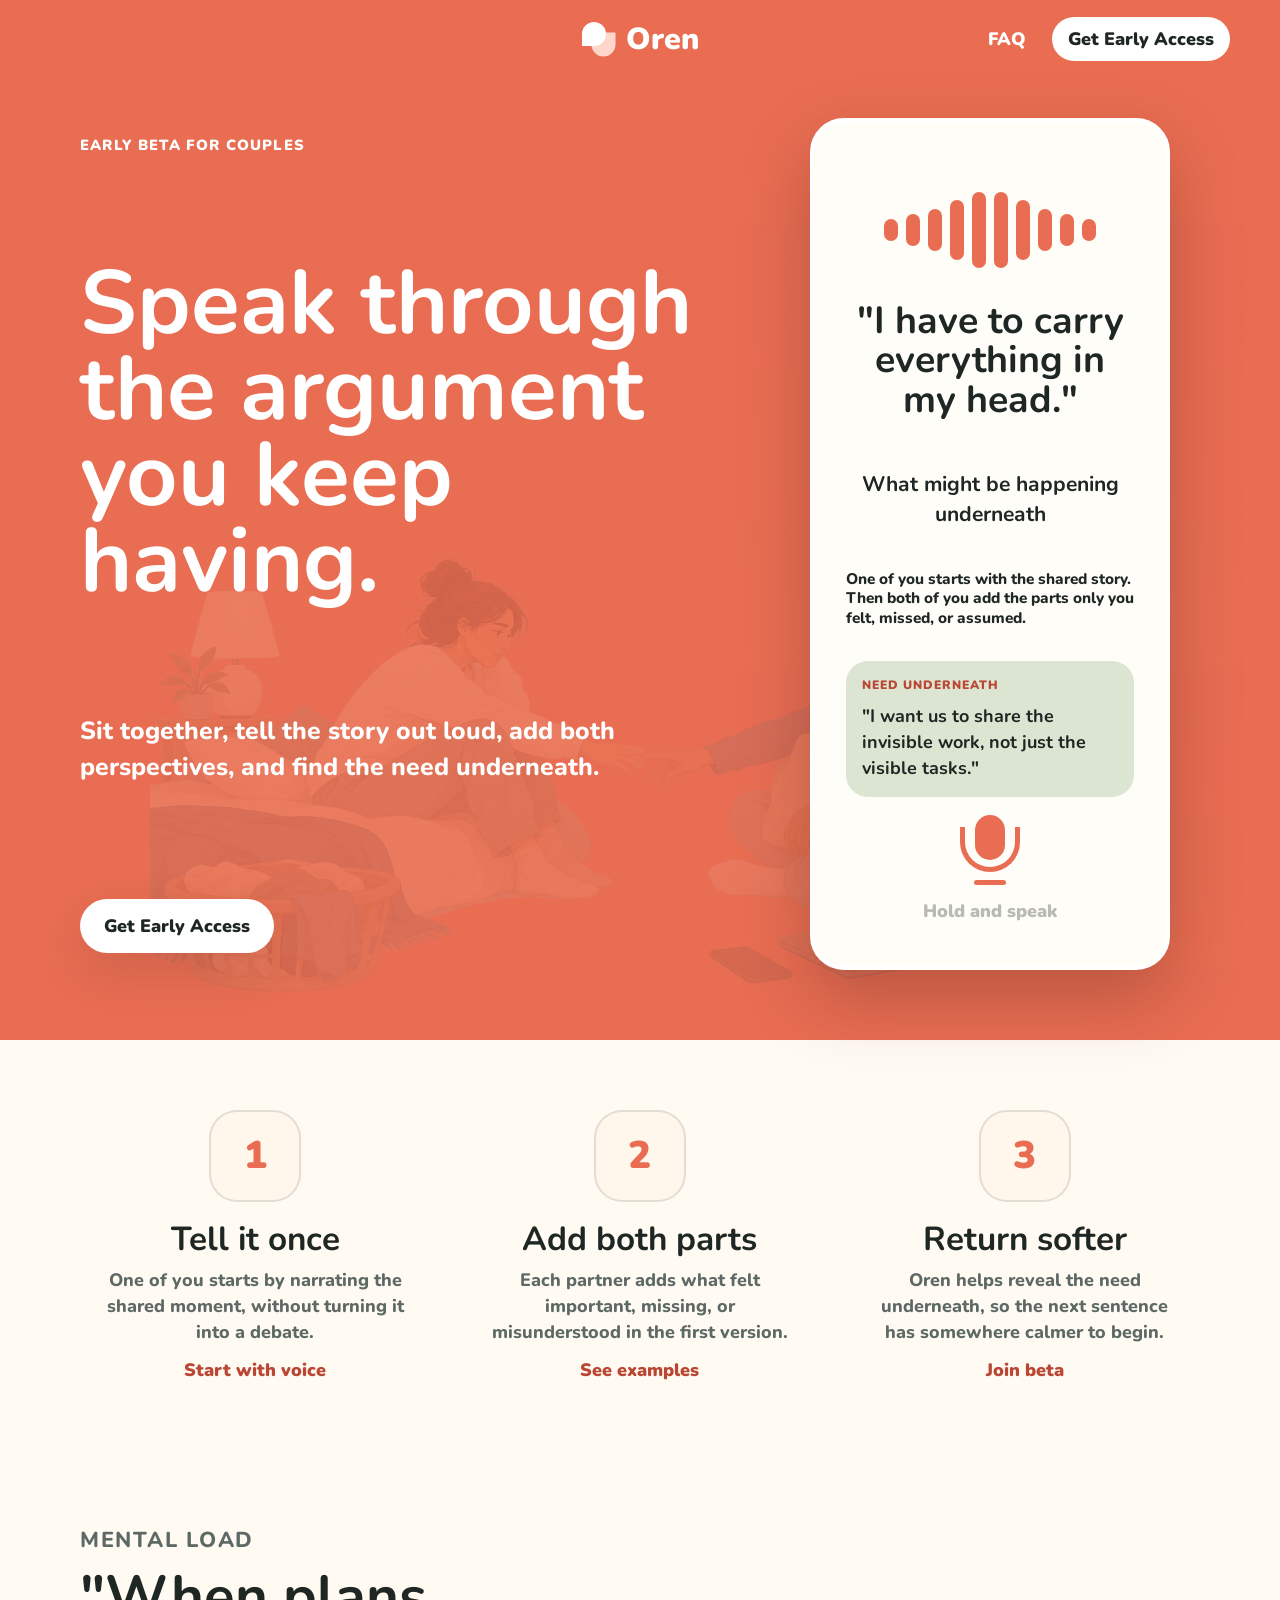
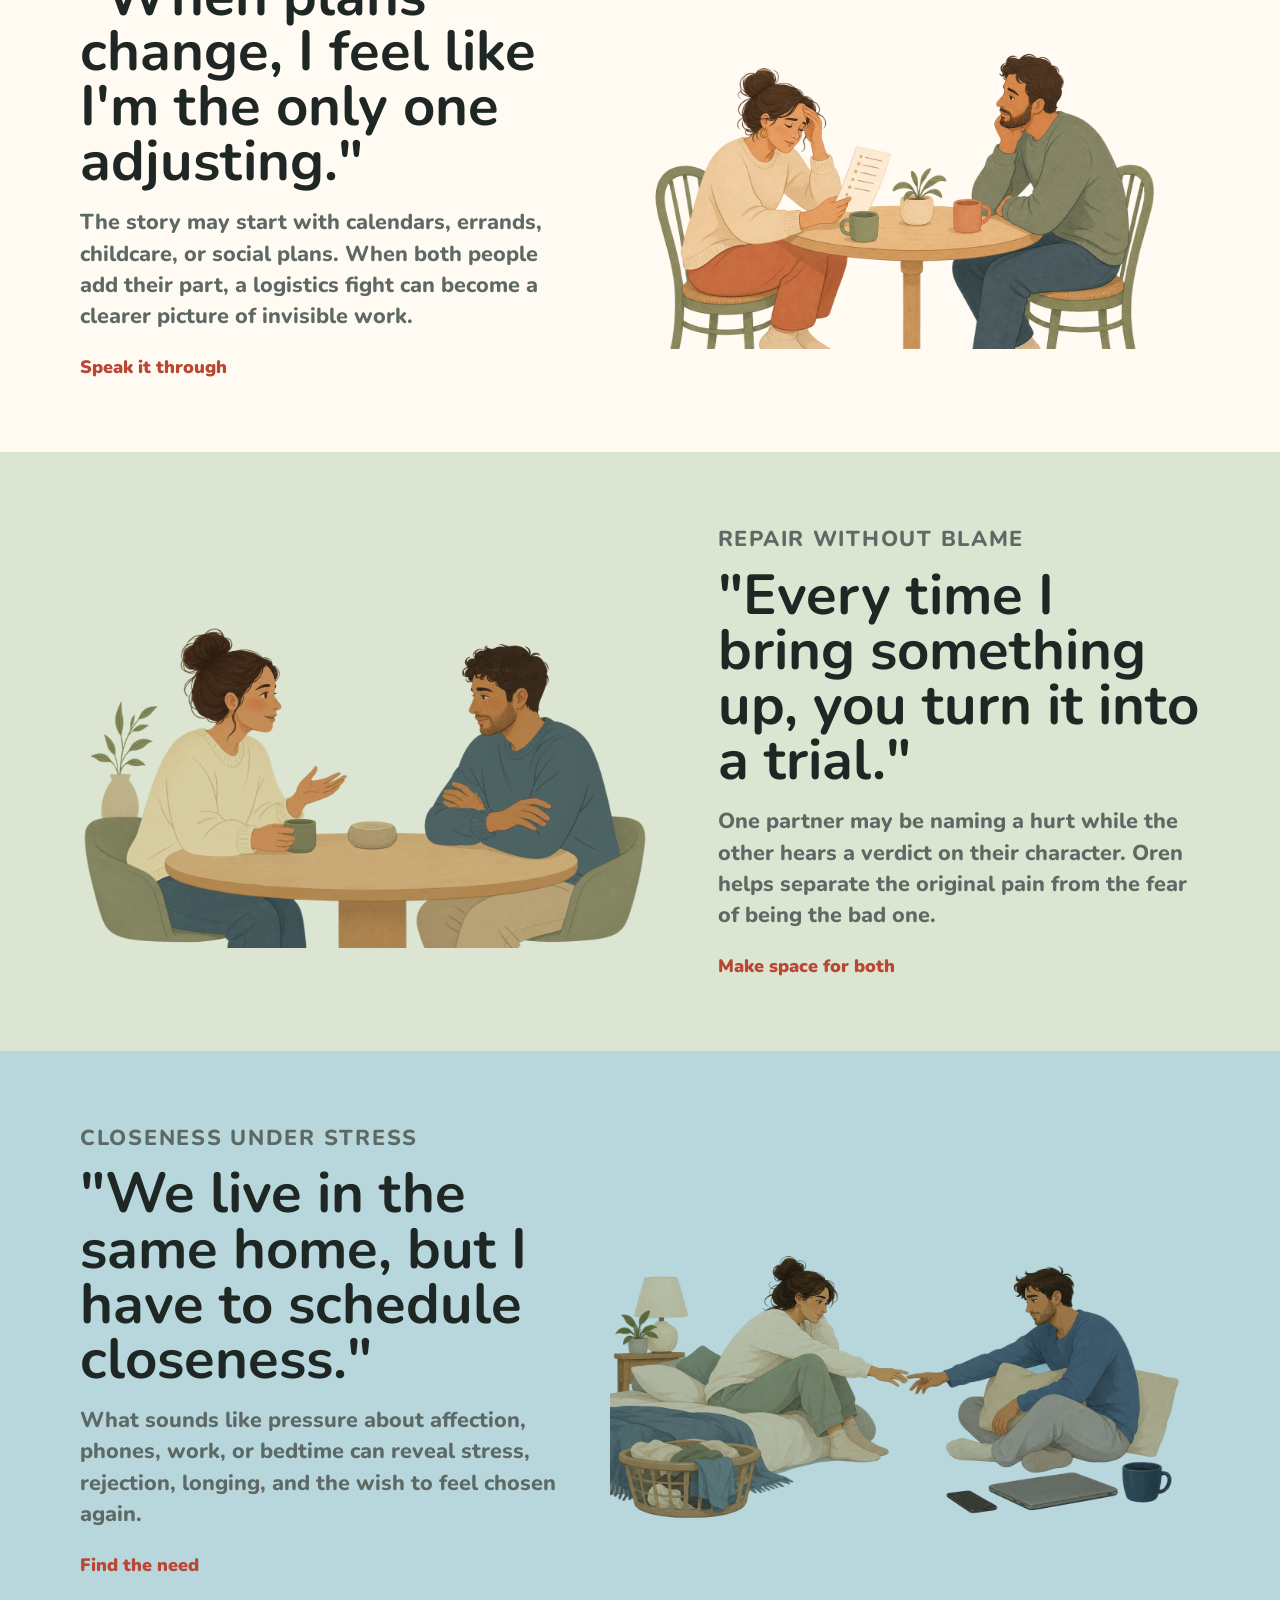
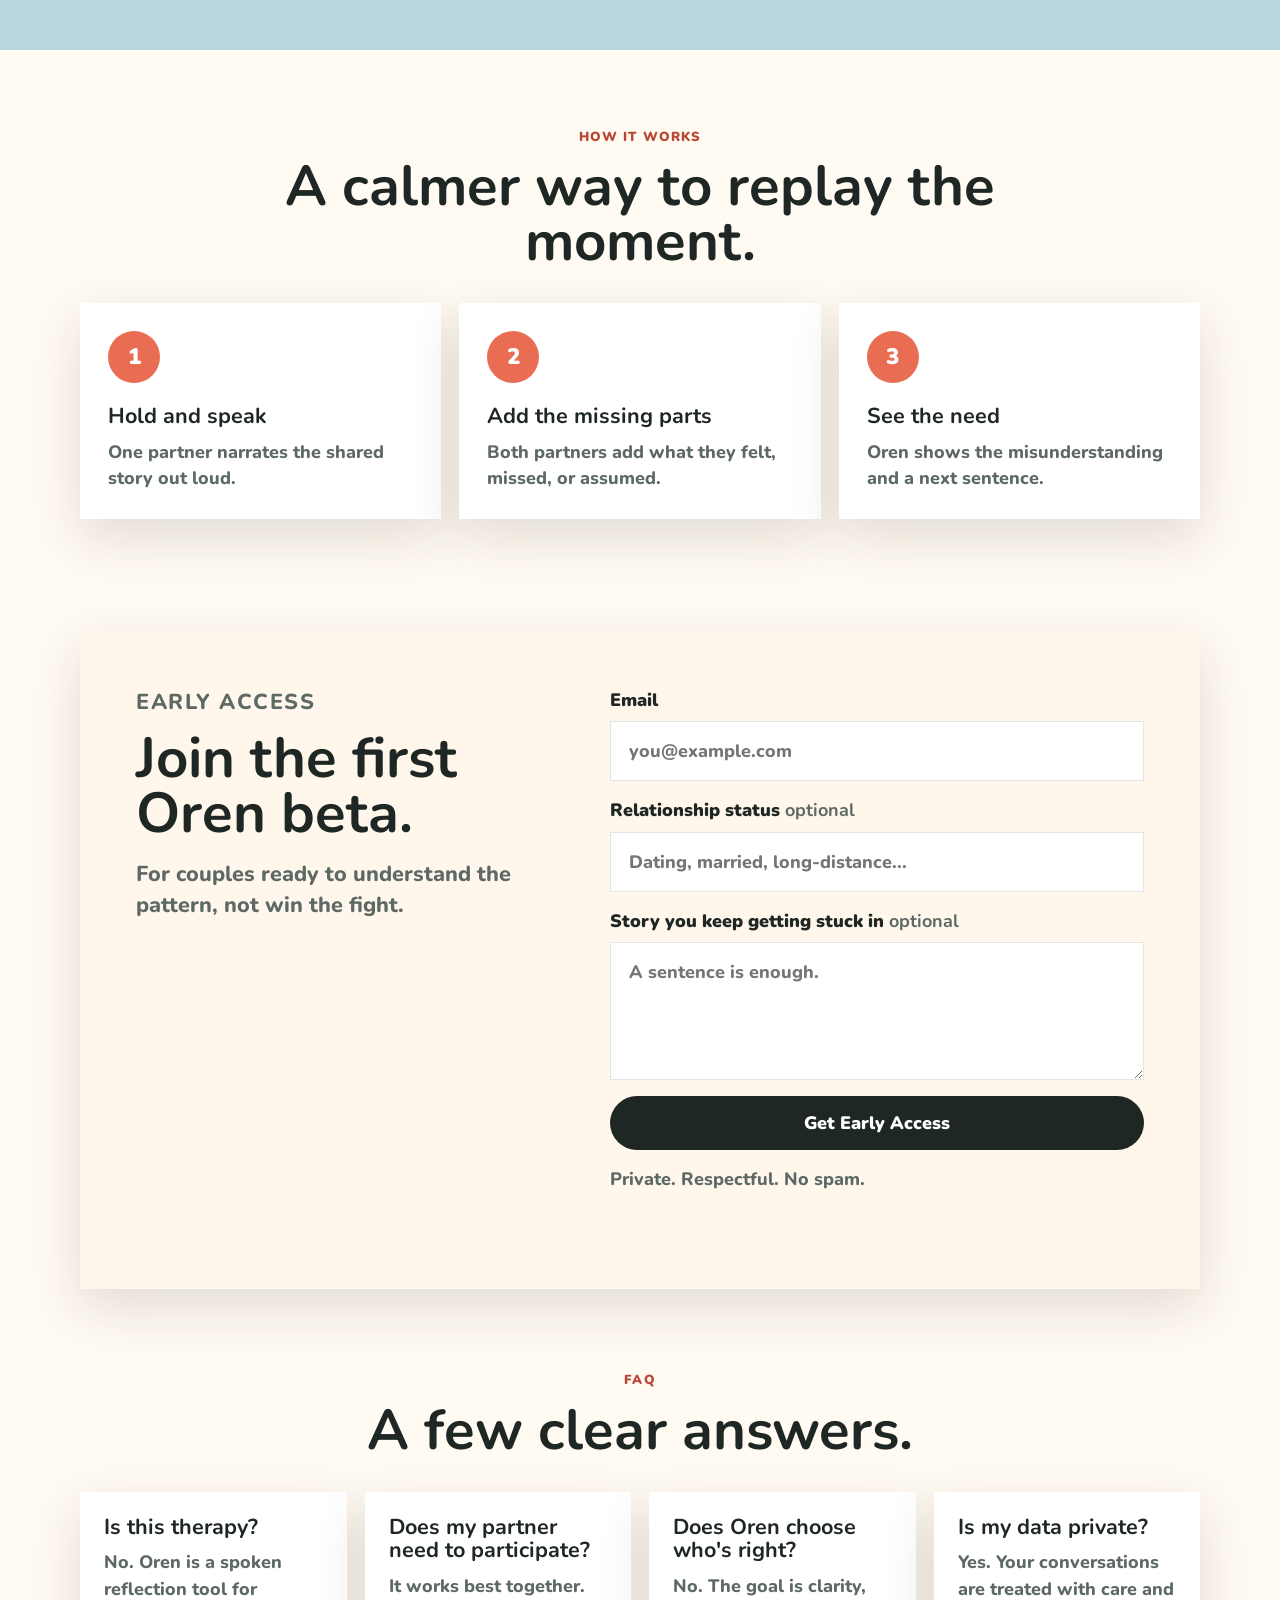
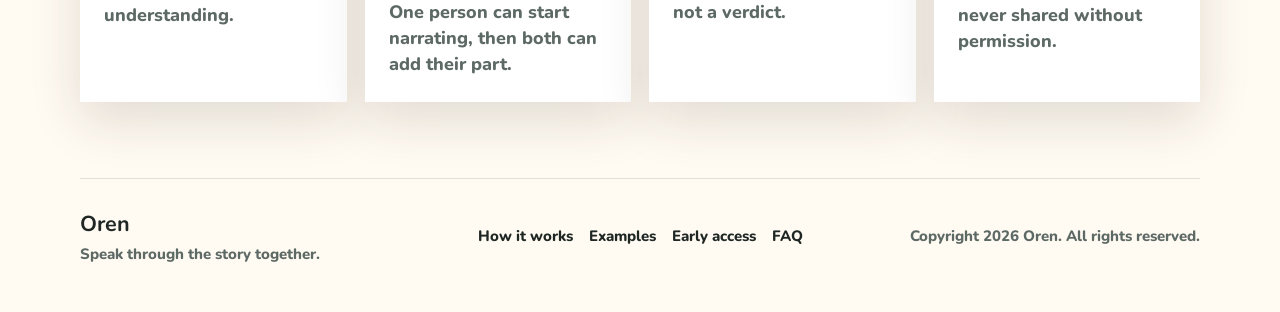
==== commit cefea0ee: "Add phone screen" ====
--- a/index.html
+++ b/index.html
@@ -39,10 +39,26 @@
           <p class="hero-subhead">
             Sit together, tell the story out loud, add both perspectives, and find the need underneath.
           </p>
-          <form class="hero-form" aria-label="Join the Oren waitlist" action="#early-access">
-            <input type="email" placeholder="Enter your email" aria-label="Email address">
-            <button type="submit">Get Early Access</button>
-          </form>
+          <div class="hero-phone" aria-label="Oren app preview">
+            <div class="phone-screen">
+              <div class="voice-bars" aria-hidden="true">
+                <span></span><span></span><span></span><span></span><span></span>
+                <span></span><span></span><span></span><span></span><span></span>
+              </div>
+              <h2>"I have to carry everything in my head."</h2>
+              <h3>What might be happening underneath</h3>
+              <p>
+                One of you starts with the shared story. Then both of you add the parts only you felt, missed, or assumed.
+              </p>
+              <div class="phone-insight">
+                <span>Need underneath</span>
+                <strong>"I want us to share the invisible work, not just the visible tasks."</strong>
+              </div>
+              <div class="phone-mic" aria-hidden="true"></div>
+              <p class="phone-prompt">Hold and speak</p>
+            </div>
+          </div>
+          <a class="hero-cta" href="#early-access">Get Early Access</a>
         </div>
       </section>
 
--- a/styles.css
+++ b/styles.css
@@ -141,9 +141,13 @@
 }
 
 .hero-inner {
-  width: min(820px, 100%);
-  display: grid;
-  justify-items: center;
+  width: min(1120px, 100%);
+  display: grid;
+  grid-template-columns: minmax(0, 1fr) minmax(300px, 420px);
+  align-items: center;
+  gap: 52px;
+  justify-items: start;
+  text-align: left;
 }
 
 .hero-offer {
@@ -166,34 +170,12 @@
 
 .hero-subhead {
   max-width: 660px;
-  margin-bottom: 30px;
+  margin-bottom: 26px;
   color: var(--white);
   font-size: clamp(1.18rem, 2.1vw, 1.55rem);
   font-weight: 800;
 }
 
-.hero-form {
-  width: min(560px, 100%);
-  display: grid;
-  grid-template-columns: 1fr auto;
-  gap: 8px;
-  border-radius: 999px;
-  background: var(--white);
-  padding: 8px;
-  box-shadow: var(--shadow);
-}
-
-.hero-form input {
-  min-width: 0;
-  border: 0;
-  border-radius: 999px;
-  padding: 0 18px;
-  font: inherit;
-  font-weight: 800;
-  outline: none;
-}
-
-.hero-form button,
 .button {
   display: inline-flex;
   align-items: center;
@@ -208,6 +190,52 @@
   font-weight: 900;
   text-decoration: none;
   padding: 14px 24px;
+}
+
+.hero-phone {
+  width: min(360px, 100%);
+  margin: 0;
+  justify-self: center;
+  grid-column: 2;
+  grid-row: 1 / span 4;
+}
+
+.hero-phone .phone-screen {
+  min-height: 520px;
+  border-color: var(--white);
+  box-shadow: 0 28px 70px rgba(61, 28, 20, 0.28);
+}
+
+.hero-phone .phone-screen p:not(.phone-prompt) {
+  color: var(--ink);
+  font-size: 0.96rem;
+  font-weight: 800;
+  line-height: 1.28;
+  text-align: left;
+}
+
+.hero-phone .voice-bars span,
+.hero-phone .phone-mic,
+.hero-phone .phone-mic::after {
+  background: var(--coral);
+}
+
+.hero-phone .phone-mic::before {
+  border-color: var(--coral);
+}
+
+.hero-cta {
+  display: inline-flex;
+  align-items: center;
+  justify-content: center;
+  min-height: 52px;
+  border-radius: 999px;
+  background: var(--white);
+  color: var(--ink);
+  font-weight: 900;
+  text-decoration: none;
+  padding: 14px 24px;
+  box-shadow: var(--shadow);
 }
 
 .section,
@@ -519,6 +547,18 @@
     min-height: 650px;
   }
 
+  .hero-inner {
+    grid-template-columns: 1fr;
+    justify-items: center;
+    text-align: center;
+  }
+
+  .hero-phone {
+    grid-column: auto;
+    grid-row: auto;
+    margin: 4px auto 22px;
+  }
+
   .quick-cards,
   .process-row,
   .faq-grid {
@@ -586,16 +626,6 @@
   .hero {
     min-height: 620px;
     padding-top: 92px;
-  }
-
-  .hero-form {
-    grid-template-columns: 1fr;
-    border-radius: 28px;
-  }
-
-  .hero-form input {
-    min-height: 52px;
-    text-align: center;
   }
 
   .quick-cards {
